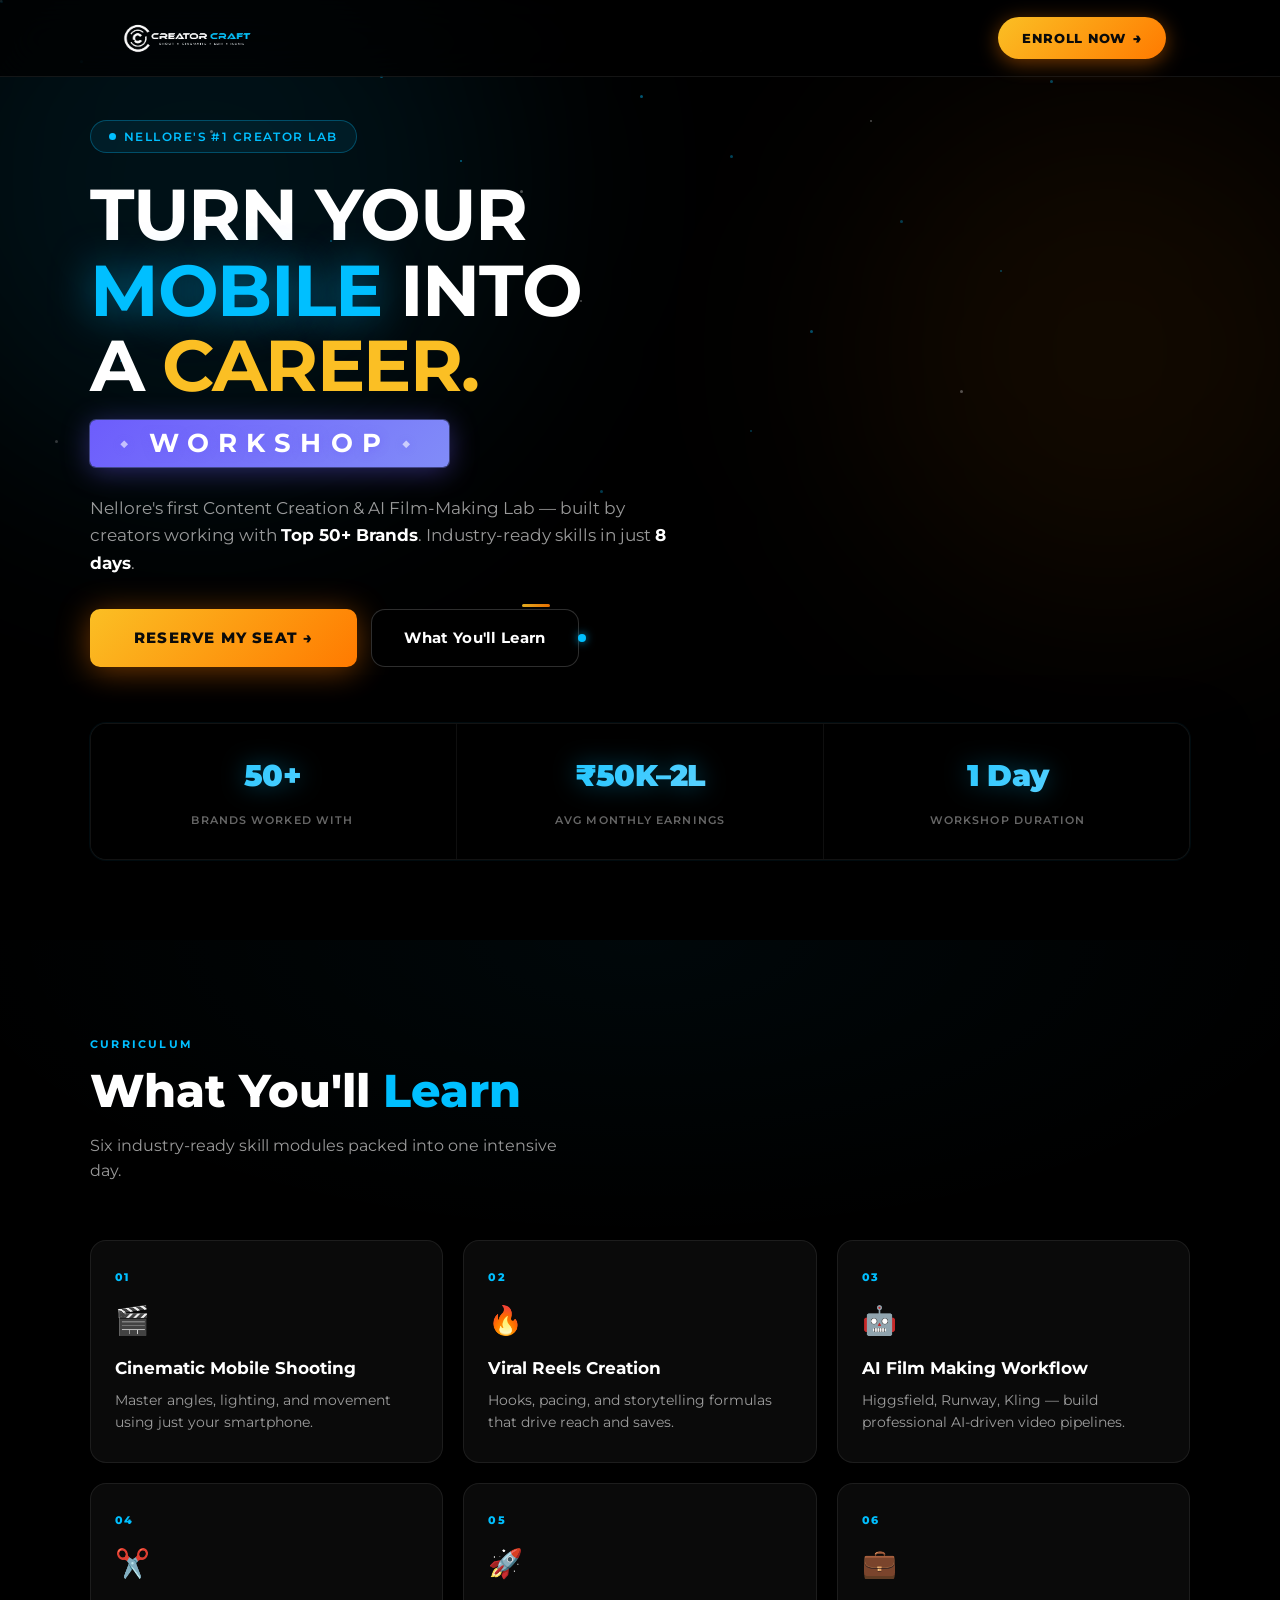
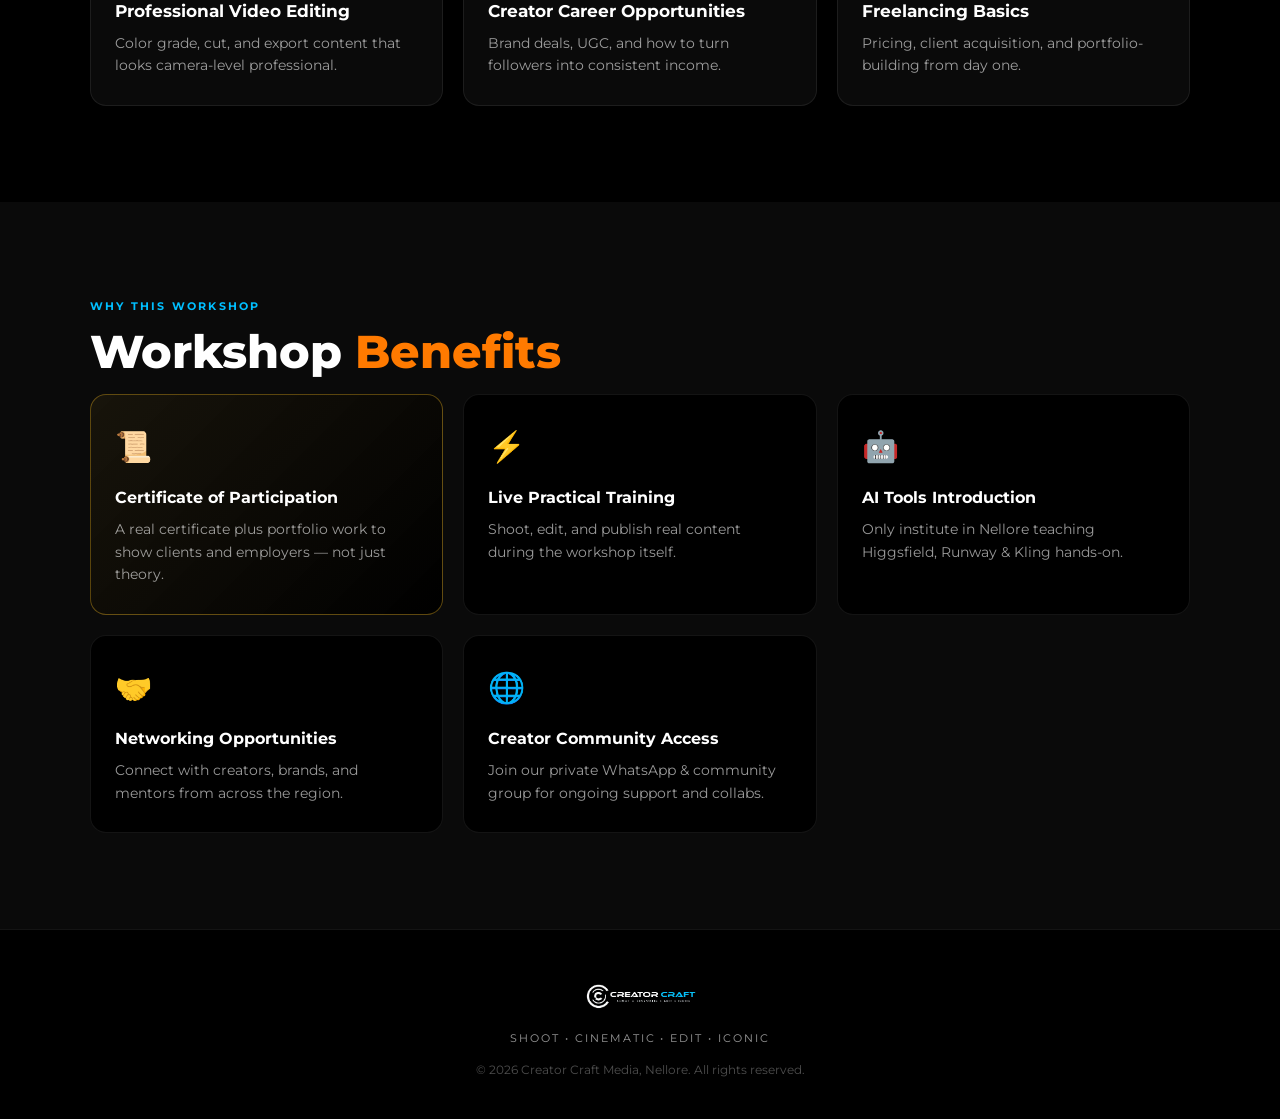
==== index.html @ bf6d93e5 "Add files via upload" ====
<!DOCTYPE html>
<html lang="en">

<head>
    <meta charset="UTF-8" />
    <meta name="viewport" content="width=device-width, initial-scale=1.0" />
    <title>Creator Craft Media – Exclusive Workshop | June 28, 2026</title>
    <meta name="description"
        content="Nellore's first Content Creation & AI Film Making Workshop. June 28, 2026. Limited Seats." />
    <link rel="stylesheet" href="style.css" />
    <link rel="preconnect" href="https://fonts.googleapis.com" />
    <link rel="preconnect" href="https://fonts.gstatic.com" crossorigin />
    <link
        href="https://fonts.googleapis.com/css2?family=Montserrat:wght@400;500;600;700;800;900&display=swap"
        rel="stylesheet" />
</head>

<body>

    <!-- NAV -->
    <nav class="navbar" id="navbar">
        <div class="nav-inner">
            <div class="brand">
                <a href="index.html">
                    <img src="logo.png" alt="Creator Craft Media" class="brand-logo" />
                </a>
            </div>
            <a href="register.html" target="_blank" class="nav-cta">Enroll Now</a>
        </div>
    </nav>

    <!-- HERO -->
    <section class="hero" id="home">
        <div class="hero-bg-orb orb-blue"></div>
        <div class="hero-bg-orb orb-orange"></div>
        <div class="hero-bg-grid"></div>
        <div class="hero-particles"></div>

        <div class="hero-inner">
            <div class="badge-pill" data-reveal>
                <span class="badge-dot"></span>
                NELLORE'S #1 CREATOR LAB
            </div>


            <h1 class="hero-headline" data-reveal>
                <span class="line-white">TURN YOUR</span>
                <span><span class="line-blue">MOBILE</span><span class="line-white"> INTO</span></span>
                <span><span class="line-white">A </span><span class="line-gold">CAREER.</span></span>
                <span class="line-workshop" data-reveal>WORKSHOP</span>
            </h1>

            <p class="hero-sub" data-reveal>
                Nellore's first Content Creation &amp; AI Film-Making Lab — built by creators working with
                <strong>Top 50+ Brands</strong>. Industry-ready skills in just <strong>8 days</strong>.
            </p>


            <div class="hero-cta-group" data-reveal>
                <a href="register.html" target="_blank" class="btn-primary">Reserve My Seat →</a>
                <a href="#learn" class="btn-ghost">What You'll Learn</a>
            </div>

            <div class="hero-stats" data-reveal>
                <div class="stat">
                    <span class="stat-num">50+</span>
                    <span class="stat-label">Brands Worked With</span>
                </div>
                <div class="stat-divider"></div>
                <div class="stat">
                    <span class="stat-num">₹50K–2L</span>
                    <span class="stat-label">Avg Monthly Earnings</span>
                </div>
                <div class="stat-divider"></div>
                <div class="stat">
                    <span class="stat-num">1 Day</span>
                    <span class="stat-label">Workshop Duration</span>
                </div>
            </div>
        </div>
    </section>

    <!-- WHAT YOU'LL LEARN -->
    <section class="section learn-section" id="learn">
        <div class="section-inner">
            <div class="section-label" data-reveal>CURRICULUM</div>
            <h2 class="section-title" data-reveal>What You'll <span class="txt-blue">Learn</span></h2>
            <p class="section-sub" data-reveal>Six industry-ready skill modules packed into one intensive day.</p>

            <div class="learn-grid">
                <div class="learn-card" data-reveal>
                    <div class="learn-num">01</div>
                    <div class="learn-icon">🎬</div>
                    <h3>Cinematic Mobile Shooting</h3>
                    <p>Master angles, lighting, and movement using just your smartphone.</p>
                </div>
                <div class="learn-card" data-reveal>
                    <div class="learn-num">02</div>
                    <div class="learn-icon">🔥</div>
                    <h3>Viral Reels Creation</h3>
                    <p>Hooks, pacing, and storytelling formulas that drive reach and saves.</p>
                </div>
                <div class="learn-card" data-reveal>
                    <div class="learn-num">03</div>
                    <div class="learn-icon">🤖</div>
                    <h3>AI Film Making Workflow</h3>
                    <p>Higgsfield, Runway, Kling — build professional AI-driven video pipelines.</p>
                </div>
                <div class="learn-card" data-reveal>
                    <div class="learn-num">04</div>
                    <div class="learn-icon">✂️</div>
                    <h3>Professional Video Editing</h3>
                    <p>Color grade, cut, and export content that looks camera-level professional.</p>
                </div>
                <div class="learn-card" data-reveal>
                    <div class="learn-num">05</div>
                    <div class="learn-icon">🚀</div>
                    <h3>Creator Career Opportunities</h3>
                    <p>Brand deals, UGC, and how to turn followers into consistent income.</p>
                </div>
                <div class="learn-card" data-reveal>
                    <div class="learn-num">06</div>
                    <div class="learn-icon">💼</div>
                    <h3>Freelancing Basics</h3>
                    <p>Pricing, client acquisition, and portfolio-building from day one.</p>
                </div>
            </div>
        </div>
    </section>

    <!-- BENEFITS -->
    <section class="section benefits-section" id="benefits">
        <div class="section-inner">
            <div class="section-label" data-reveal>WHY THIS WORKSHOP</div>
            <h2 class="section-title" data-reveal>Workshop <span class="txt-orange">Benefits</span></h2>

            <div class="benefits-grid">
                <div class="benefit-card card-featured" data-reveal>
                    <div class="benefit-icon">📜</div>
                    <h3>Certificate of Participation</h3>
                    <p>A real certificate plus portfolio work to show clients and employers — not just theory.</p>
                </div>
                <div class="benefit-card" data-reveal>
                    <div class="benefit-icon">⚡</div>
                    <h3>Live Practical Training</h3>
                    <p>Shoot, edit, and publish real content during the workshop itself.</p>
                </div>
                <div class="benefit-card" data-reveal>
                    <div class="benefit-icon">🤖</div>
                    <h3>AI Tools Introduction</h3>
                    <p>Only institute in Nellore teaching Higgsfield, Runway &amp; Kling hands-on.</p>
                </div>
                <div class="benefit-card" data-reveal>
                    <div class="benefit-icon">🤝</div>
                    <h3>Networking Opportunities</h3>
                    <p>Connect with creators, brands, and mentors from across the region.</p>
                </div>
                <div class="benefit-card" data-reveal>
                    <div class="benefit-icon">🌐</div>
                    <h3>Creator Community Access</h3>
                    <p>Join our private WhatsApp &amp; community group for ongoing support and collabs.</p>
                </div>
            </div>
        </div>
    </section>


    <!-- FOOTER -->
    <footer class="footer">
        <div class="footer-inner">
            <div class="footer-brand">
                <img src="logo.png" alt="Creator Craft Media" style="height:52px;width:auto;" />
            </div>
            <p class="footer-tagline">Shoot • Cinematic • Edit • Iconic</p>
            <p class="footer-copy">© 2026 Creator Craft Media, Nellore. All rights reserved.</p>
        </div>
    </footer>

    <script src="script.js"></script>
</body>

</html>
---- style.css ----
/* ─── RESET & BASE ─────────────────────────────── */
*,
*::before,
*::after {
    box-sizing: border-box;
    margin: 0;
    padding: 0;
}

:root {
    --bg: #000000;
    --card-bg: #0a0a0a;
    --blue: #00BFFF;
    --blue-dim: rgba(0, 191, 255, 0.12);
    --blue-glow: rgba(0, 191, 255, 0.25);
    --purple: #6D5DFC;
    --purple-dim: rgba(109, 93, 252, 0.15);
    --gold: #FBBF24;
    --orange: #FF7A00;
    --orange-dim: rgba(255, 122, 0, 0.15);
    --white: #FFFFFF;
    --white-60: rgba(255, 255, 255, 0.6);
    --white-10: rgba(255, 255, 255, 0.06);
    --border: rgba(255, 255, 255, 0.08);
    --radius-sm: 10px;
    --radius-md: 16px;
    --radius-lg: 24px;
    --font-display: 'Montserrat', sans-serif;
    --font-body: 'Montserrat', sans-serif;
}

html {
    scroll-behavior: smooth;
}

body {
    background: var(--bg);
    color: var(--white);
    font-family: var(--font-body);
    font-size: 16px;
    line-height: 1.6;
    overflow-x: hidden;
}

/* ─── SCROLLBAR ───────────────────────────────── */
::-webkit-scrollbar {
    width: 4px;
}

::-webkit-scrollbar-track {
    background: var(--bg);
}

::-webkit-scrollbar-thumb {
    background: var(--blue);
    border-radius: 4px;
}

/* ─── NAV ─────────────────────────────────────── */
.navbar {
    position: fixed;
    top: 0;
    left: 0;
    right: 0;
    z-index: 100;
    padding: 8px 0;
    background: rgba(0, 0, 0, 0.75);
    backdrop-filter: blur(20px);
    -webkit-backdrop-filter: blur(20px);
    border-bottom: 1px solid var(--border);
    transition: background 0.3s;
}

.navbar.scrolled {
    background: rgba(0, 0, 0, 0.97);
}

.nav-inner {
    max-width: 1100px;
    margin: 0 auto;
    padding: 0 24px;
    display: flex;
    align-items: center;
    justify-content: space-between;
}

.brand {
    display: flex;
    align-items: center;
    gap: 12px;
}

.brand-logo {
    height: 60px;
    width: auto;
    display: block;
    object-fit: contain;
}

.brand-text {
    display: flex;
    flex-direction: column;
    line-height: 1.15;
}

.brand-name {
    font-family: var(--font-display);
    font-size: 15px;
    font-weight: 700;
    letter-spacing: 0.06em;
    color: var(--white);
}

.brand-craft {
    color: var(--blue);
}

.brand-tagline {
    font-size: 9px;
    letter-spacing: 0.18em;
    color: var(--white-60);
    text-transform: uppercase;
}

.nav-cta {
    position: relative;
    display: inline-flex;
    align-items: center;
    gap: 7px;
    background: linear-gradient(135deg, #FBBF24 0%, #FF7A00 100%);
    color: #0a0a0a;
    font-family: var(--font-body);
    font-size: 13px;
    font-weight: 800;
    letter-spacing: 0.06em;
    text-transform: uppercase;
    padding: 10px 24px;
    border-radius: 50px;
    text-decoration: none;
    overflow: hidden;
    box-shadow: 0 0 0 0 rgba(251, 191, 36, 0.5), 0 4px 20px rgba(255, 122, 0, 0.45);
    transition: transform 0.25s cubic-bezier(0.34, 1.56, 0.64, 1), box-shadow 0.25s ease;
    animation: cta-pulse 2.4s ease-in-out infinite;
}

.nav-cta::before {
    content: '';
    position: absolute;
    top: 0;
    left: -100%;
    width: 60%;
    height: 100%;
    background: linear-gradient(90deg, transparent, rgba(255, 255, 255, 0.45), transparent);
    transition: left 0.6s ease;
}

.nav-cta::after {
    content: '→';
    font-size: 14px;
    font-weight: 900;
    transition: transform 0.25s ease;
}

.nav-cta:hover {
    transform: translateY(-2px) scale(1.04);
    box-shadow: 0 0 0 4px rgba(251, 191, 36, 0.25), 0 8px 32px rgba(255, 122, 0, 0.6);
    animation: none;
}

.nav-cta:hover::before {
    left: 160%;
}

.nav-cta:hover::after {
    transform: translateX(3px);
}

@keyframes cta-pulse {
    0%, 100% { box-shadow: 0 0 0 0 rgba(251, 191, 36, 0.45), 0 4px 20px rgba(255, 122, 0, 0.4); }
    50%       { box-shadow: 0 0 0 6px rgba(251, 191, 36, 0), 0 4px 24px rgba(255, 122, 0, 0.55); }
}

/* ─── ORB BACKGROUNDS ─────────────────────────── */
.hero-bg-orb {
    position: absolute;
    border-radius: 50%;
    filter: blur(110px);
    pointer-events: none;
    z-index: 0;
}

.orb-blue {
    width: 600px;
    height: 600px;
    background: rgba(0, 191, 255, 0.09);
    top: -120px;
    left: -100px;
}

.orb-orange {
    width: 500px;
    height: 500px;
    background: rgba(255, 122, 0, 0.07);
    top: 100px;
    right: -80px;
}

.orb-purple {
    width: 700px;
    height: 700px;
    background: rgba(109, 93, 252, 0.07);
    bottom: -200px;
    left: 50%;
    transform: translateX(-50%);
}

/* ─── HERO ────────────────────────────────────── */
.hero {
    position: relative;
    min-height: 100vh;
    display: flex;
    align-items: center;
    padding: 120px 24px 80px;
    overflow: hidden;
}

.hero-bg-grid {
    position: absolute;
    inset: 0;
    z-index: 0;
    pointer-events: none;
}

/* Scattered dot particles */
.hero-particles {
    position: absolute;
    inset: 0;
    pointer-events: none;
    z-index: 0;
    overflow: hidden;
}

.hero-particles::before,
.hero-particles::after {
    content: '';
    position: absolute;
    width: 3px;
    height: 3px;
    border-radius: 50%;
    background: rgba(0, 191, 255, 0.7);
    top: 0;
    left: 0;
}

.hero-particles::before {
    box-shadow:
        80px 60px 0 rgba(0, 191, 255, 0.55),
        210px 130px 0 rgba(255, 255, 255, 0.35),
        380px 75px 0 rgba(0, 191, 255, 0.4),
        520px 190px 0 rgba(255, 255, 255, 0.3),
        640px 95px 0 rgba(0, 191, 255, 0.45),
        170px 280px 0 rgba(255, 255, 255, 0.25),
        730px 155px 0 rgba(0, 191, 255, 0.35),
        420px 370px 0 rgba(255, 255, 255, 0.3),
        900px 220px 0 rgba(0, 191, 255, 0.3),
        55px 440px 0 rgba(255, 255, 255, 0.2),
        810px 330px 0 rgba(0, 191, 255, 0.4),
        290px 510px 0 rgba(255, 255, 255, 0.25),
        1050px 80px 0 rgba(0, 191, 255, 0.35),
        960px 390px 0 rgba(255, 255, 255, 0.3),
        600px 490px 0 rgba(0, 191, 255, 0.3);
}

.hero-particles::after {
    width: 2px;
    height: 2px;
    background: rgba(255, 255, 255, 0.5);
    box-shadow:
        140px 40px 0 rgba(255, 255, 255, 0.4),
        460px 160px 0 rgba(0, 191, 255, 0.5),
        700px 50px 0 rgba(255, 255, 255, 0.35),
        330px 240px 0 rgba(0, 191, 255, 0.4),
        870px 120px 0 rgba(255, 255, 255, 0.3),
        120px 360px 0 rgba(0, 191, 255, 0.45),
        580px 300px 0 rgba(255, 255, 255, 0.3),
        1000px 270px 0 rgba(0, 191, 255, 0.35),
        250px 450px 0 rgba(255, 255, 255, 0.25),
        750px 430px 0 rgba(0, 191, 255, 0.3);
}

.hero-inner {
    position: relative;
    z-index: 1;
    max-width: 1100px;
    width: 100%;
    margin: 0 auto;
    text-align: left;
}

/* Badge */
.badge-pill {
    display: inline-flex;
    align-items: center;
    gap: 8px;
    background: rgba(0, 191, 255, 0.08);
    border: 1px solid rgba(0, 191, 255, 0.3);
    padding: 6px 18px;
    border-radius: 50px;
    font-size: 12px;
    font-weight: 600;
    letter-spacing: 0.12em;
    text-transform: uppercase;
    color: var(--blue);
    margin-bottom: 24px;
}

.badge-dot {
    width: 7px;
    height: 7px;
    border-radius: 50%;
    background: var(--blue);
    animation: pulse-dot 1.8s ease-in-out infinite;
}

@keyframes pulse-dot {

    0%,
    100% {
        box-shadow: 0 0 0 0 rgba(0, 191, 255, 0.5);
    }

    50% {
        box-shadow: 0 0 0 6px rgba(0, 191, 255, 0);
    }
}

.hero-eyebrow {
    font-size: 13px;
    letter-spacing: 0.15em;
    color: var(--white-60);
    text-transform: uppercase;
    margin-bottom: 20px;
}

.hero-headline {
    font-family: var(--font-display);
    font-size: clamp(34px, 6.5vw, 72px);
    line-height: 1.05;
    font-weight: 700;
    letter-spacing: -0.02em;
    margin-bottom: 28px;
    display: flex;
    flex-direction: column;
    gap: 0;
}

.line-white {
    color: var(--white);
}

.line-blue {
    color: var(--blue);
    text-shadow: 0 0 40px rgba(0, 191, 255, 0.5);
}

.line-gold {
    color: var(--gold);
}

.line-workshop {
    display: inline-flex;
    align-self: flex-start;
    align-items: center;
    gap: 12px;
    font-size: 0.36em;
    font-weight: 700;
    letter-spacing: 0.35em;
    color: #fff;
    background: linear-gradient(135deg, var(--purple) 0%, #818CF8 100%);
    padding: 10px 30px;
    border-radius: 6px;
    margin-top: 16px;
    text-shadow: 0 1px 8px rgba(109, 93, 252, 0.5);
    box-shadow: 0 0 0 1px rgba(129, 140, 248, 0.4), 0 4px 28px rgba(109, 93, 252, 0.4);
    animation: workshop-pulse 2.5s ease-in-out infinite;
}

.line-workshop::before,
.line-workshop::after {
    content: '◆';
    font-size: 0.55em;
    opacity: 0.6;
}

@keyframes workshop-pulse {
    0%, 100% { box-shadow: 0 0 0 1px rgba(129, 140, 248, 0.4), 0 4px 28px rgba(109, 93, 252, 0.35); }
    50%       { box-shadow: 0 0 0 2px rgba(129, 140, 248, 0.6), 0 6px 40px rgba(109, 93, 252, 0.6); }
}

.hero-sub {
    font-size: 17px;
    color: var(--white-60);
    max-width: 580px;
    margin: 0 0 32px;
}

.hero-sub strong {
    color: var(--white);
}

/* Pills */
.hero-pills {
    display: flex;
    flex-wrap: wrap;
    justify-content: flex-start;
    gap: 10px;
    margin-bottom: 36px;
}

.pill {
    display: flex;
    align-items: center;
    gap: 6px;
    background: var(--white-10);
    border: 1px solid var(--border);
    padding: 7px 16px;
    border-radius: 50px;
    font-size: 13px;
    font-weight: 500;
    color: var(--white-60);
}

.pill-icon {
    font-size: 15px;
}

/* CTA Group */
.hero-cta-group {
    display: flex;
    flex-wrap: wrap;
    justify-content: flex-start;
    gap: 14px;
    margin-bottom: 56px;
}

.btn-primary {
    position: relative;
    background: linear-gradient(135deg, #FBBF24 0%, #FF7A00 100%);
    color: #0a0a0a;
    font-size: 15px;
    font-weight: 800;
    letter-spacing: 0.08em;
    text-transform: uppercase;
    padding: 17px 44px;
    border-radius: 10px;
    text-decoration: none;
    overflow: hidden;
    box-shadow: 0 4px 32px rgba(255, 122, 0, 0.45);
    transition: transform 0.25s, box-shadow 0.25s;
}

.btn-primary::after {
    content: '';
    position: absolute;
    top: 0;
    left: -100%;
    width: 55%;
    height: 100%;
    background: linear-gradient(90deg, transparent, rgba(255,255,255,0.35), transparent);
    transition: left 0.55s ease;
}

.btn-primary:hover::after {
    left: 160%;
}

.btn-primary:hover {
    transform: translateY(-3px);
    box-shadow: 0 10px 44px rgba(255, 122, 0, 0.65);
}

.btn-ghost {
    position: relative;
    background: #000;
    border: 1.5px solid rgba(255, 255, 255, 0.18);
    color: #ffffff;
    font-size: 15px;
    font-weight: 700;
    letter-spacing: 0.02em;
    padding: 16px 32px;
    border-radius: 14px;
    text-decoration: none;
    transition: border-color 0.3s, box-shadow 0.3s, transform 0.25s;
    box-shadow: inset 0 0 0 0 transparent;
}

/* Yellow accent — top-right */
.btn-ghost::before {
    content: '';
    position: absolute;
    top: -6px;
    right: 28px;
    width: 28px;
    height: 3px;
    background: linear-gradient(90deg, #FBBF24, #FF7A00);
    border-radius: 2px;
    opacity: 0.9;
}

/* Teal dot — right side */
.btn-ghost::after {
    content: '';
    position: absolute;
    right: -8px;
    top: 50%;
    transform: translateY(-50%);
    width: 8px;
    height: 8px;
    border-radius: 50%;
    background: #00BFFF;
    box-shadow: 0 0 8px rgba(0, 191, 255, 0.8);
}

.btn-ghost:hover {
    border-color: rgba(255, 255, 255, 0.45);
    box-shadow: 0 0 0 1px rgba(255,255,255,0.12), 0 8px 28px rgba(0, 0, 0, 0.6);
    transform: translateY(-2px);
    color: #ffffff;
}

/* Stats */
.hero-stats {
    display: flex;
    justify-content: center;
    align-items: stretch;
    flex-wrap: nowrap;
    gap: 2px;
    border-radius: 16px;
    overflow: hidden;
    border: 1px solid rgba(255, 255, 255, 0.07);
    background: #000;
    box-shadow: 0 0 0 1px rgba(0, 191, 255, 0.06), 0 24px 60px rgba(0, 0, 0, 0.8);
}

.stat {
    flex: 1;
    min-width: 0;
    text-align: center;
    padding: 28px 24px;
    background: #000;
    position: relative;
    transition: background 0.3s;
}

.stat::before {
    content: '';
    position: absolute;
    inset: 0;
    background: linear-gradient(135deg, rgba(0, 191, 255, 0.05) 0%, transparent 60%);
    opacity: 0;
    transition: opacity 0.3s;
}

.stat:hover::before {
    opacity: 1;
}

.stat:hover {
    background: #050505;
}

.stat-num {
    display: block;
    font-family: var(--font-display);
    font-size: 30px;
    font-weight: 900;
    background: linear-gradient(135deg, #00BFFF 0%, #7DD8FF 100%);
    -webkit-background-clip: text;
    -webkit-text-fill-color: transparent;
    background-clip: text;
    letter-spacing: -0.02em;
    margin-bottom: 6px;
    filter: drop-shadow(0 0 12px rgba(0, 191, 255, 0.35));
}

.stat-label {
    font-size: 11px;
    font-weight: 600;
    color: rgba(255, 255, 255, 0.4);
    letter-spacing: 0.1em;
    text-transform: uppercase;
}

.stat-divider {
    width: 1px;
    background: rgba(255, 255, 255, 0.06);
    align-self: stretch;
    flex-shrink: 0;
}

/* ─── SECTIONS SHARED ─────────────────────────── */
.section {
    position: relative;
    padding: 96px 24px;
    overflow: hidden;
}

.section-inner {
    max-width: 1100px;
    margin: 0 auto;
}

.section-label {
    font-size: 11px;
    font-weight: 700;
    letter-spacing: 0.2em;
    color: var(--blue);
    text-transform: uppercase;
    margin-bottom: 12px;
}

.section-title {
    font-family: var(--font-display);
    font-size: clamp(28px, 4vw, 46px);
    font-weight: 800;
    line-height: 1.1;
    margin-bottom: 16px;
}

.txt-blue {
    color: var(--blue);
}

.txt-orange {
    color: var(--orange);
}

.section-sub {
    font-size: 16px;
    color: var(--white-60);
    margin-bottom: 56px;
    max-width: 480px;
}

/* ─── LEARN GRID ──────────────────────────────── */
.learn-section {
    background: radial-gradient(ellipse 80% 50% at 50% 0%, rgba(0, 191, 255, 0.04) 0%, transparent 70%);
}

.learn-grid {
    display: grid;
    grid-template-columns: repeat(auto-fill, minmax(300px, 1fr));
    gap: 20px;
}

.learn-card {
    background: var(--card-bg);
    border: 1px solid var(--border);
    border-radius: var(--radius-md);
    padding: 28px 24px;
    position: relative;
    overflow: hidden;
    transition: border-color 0.25s, transform 0.25s, box-shadow 0.25s;
}

.learn-card::before {
    content: '';
    position: absolute;
    inset: 0;
    background: linear-gradient(135deg, var(--blue-dim), transparent 60%);
    opacity: 0;
    transition: opacity 0.3s;
}

.learn-card:hover {
    border-color: rgba(0, 191, 255, 0.4);
    transform: translateY(-4px);
    box-shadow: 0 12px 40px rgba(0, 191, 255, 0.1);
}

.learn-card:hover::before {
    opacity: 1;
}

.learn-num {
    font-family: var(--font-display);
    font-size: 11px;
    font-weight: 800;
    color: var(--blue);
    letter-spacing: 0.12em;
    margin-bottom: 12px;
}

.learn-icon {
    font-size: 28px;
    margin-bottom: 12px;
}

.learn-card h3 {
    font-size: 17px;
    font-weight: 700;
    margin-bottom: 8px;
}

.learn-card p {
    font-size: 14px;
    color: var(--white-60);
    line-height: 1.55;
}

/* ─── BENEFITS ────────────────────────────────── */
.benefits-section {
    background: var(--card-bg);
}

.benefits-grid {
    display: grid;
    grid-template-columns: repeat(auto-fill, minmax(280px, 1fr));
    gap: 20px;
}

.benefit-card {
    background: var(--bg);
    border: 1px solid var(--border);
    border-radius: var(--radius-md);
    padding: 28px 24px;
    transition: border-color 0.25s, transform 0.25s;
}

.benefit-card:hover {
    border-color: rgba(255, 122, 0, 0.4);
    transform: translateY(-3px);
}

.benefit-card.card-featured {
    border-color: rgba(251, 191, 36, 0.35);
    background: linear-gradient(135deg, rgba(251, 191, 36, 0.06), var(--bg));
}

.benefit-icon {
    font-size: 30px;
    margin-bottom: 14px;
}

.benefit-card h3 {
    font-size: 16px;
    font-weight: 700;
    margin-bottom: 8px;
}

.benefit-card p {
    font-size: 14px;
    color: var(--white-60);
}

/* ─── REGISTER ────────────────────────────────── */
.register-section {
    padding-bottom: 120px;
}

.form-card {
    max-width: 680px;
    margin: 0 auto;
    background: var(--card-bg);
    border: 1px solid var(--border);
    border-radius: var(--radius-lg);
    padding: 40px 40px 48px;
    backdrop-filter: blur(10px);
    box-shadow: 0 0 80px rgba(0, 191, 255, 0.05);
}

.form-header {
    margin-bottom: 32px;
}

.form-workshop-tag {
    display: inline-block;
    background: var(--blue-dim);
    border: 1px solid rgba(0, 191, 255, 0.25);
    padding: 5px 14px;
    border-radius: 50px;
    font-size: 13px;
    color: var(--blue);
    font-weight: 500;
    margin-bottom: 10px;
}

.form-seats-note {
    font-size: 13px;
    color: var(--gold);
    font-weight: 500;
}

/* Fields */
.field-group {
    margin-bottom: 24px;
}

.field-group label {
    display: block;
    font-size: 14px;
    font-weight: 600;
    margin-bottom: 8px;
    color: var(--white);
}

.req {
    color: var(--blue);
}

.opt {
    color: var(--white-60);
    font-weight: 400;
    font-size: 12px;
}

.field-group input[type="text"],
.field-group input[type="email"],
.field-group input[type="tel"] {
    width: 100%;
    background: rgba(255, 255, 255, 0.04);
    border: 1px solid var(--border);
    border-radius: var(--radius-sm);
    padding: 13px 16px;
    color: var(--white);
    font-family: var(--font-body);
    font-size: 15px;
    transition: border-color 0.2s, box-shadow 0.2s;
    outline: none;
}

.field-group input::placeholder {
    color: rgba(255, 255, 255, 0.25);
}

.field-group input:focus {
    border-color: var(--blue);
    box-shadow: 0 0 0 3px rgba(0, 191, 255, 0.12);
}

.field-group input.input-error {
    border-color: #F87171;
}

.field-error {
    display: block;
    font-size: 12px;
    color: #F87171;
    margin-top: 5px;
    min-height: 16px;
}

/* Radio cards */
.radio-group {
    display: flex;
    flex-wrap: wrap;
    gap: 10px;
}

.radio-group.col2 {
    display: grid;
    grid-template-columns: 1fr 1fr;
}

.radio-card {
    display: flex;
    cursor: pointer;
}

.radio-card input[type="radio"] {
    position: absolute;
    opacity: 0;
    pointer-events: none;
}

.radio-label {
    display: flex;
    align-items: center;
    justify-content: center;
    padding: 10px 18px;
    border-radius: var(--radius-sm);
    border: 1px solid var(--border);
    background: rgba(255, 255, 255, 0.03);
    font-size: 13px;
    font-weight: 500;
    color: var(--white-60);
    cursor: pointer;
    transition: all 0.2s;
    width: 100%;
    text-align: center;
    user-select: none;
}

.radio-card input:checked+.radio-label {
    border-color: var(--blue);
    background: var(--blue-dim);
    color: var(--blue);
    box-shadow: 0 0 0 1px var(--blue);
}

.radio-label:hover {
    border-color: rgba(0, 191, 255, 0.4);
    color: var(--blue);
}

/* Select */
.select-wrap {
    position: relative;
}

.select-wrap select {
    width: 100%;
    appearance: none;
    background: rgba(255, 255, 255, 0.04);
    border: 1px solid var(--border);
    border-radius: var(--radius-sm);
    padding: 13px 40px 13px 16px;
    color: var(--white);
    font-family: var(--font-body);
    font-size: 15px;
    outline: none;
    cursor: pointer;
    transition: border-color 0.2s, box-shadow 0.2s;
}

.select-wrap select:focus {
    border-color: var(--blue);
    box-shadow: 0 0 0 3px rgba(0, 191, 255, 0.12);
}

.select-wrap select option {
    background: #0A1020;
    color: var(--white);
}

.select-arrow {
    position: absolute;
    right: 16px;
    top: 50%;
    transform: translateY(-50%);
    pointer-events: none;
    color: var(--white-60);
}

/* Instagram prefix */
.input-prefix-wrap {
    position: relative;
    display: flex;
    align-items: center;
}

.input-prefix {
    position: absolute;
    left: 16px;
    color: var(--white-60);
    font-size: 15px;
    pointer-events: none;
}

.input-prefix-wrap input {
    padding-left: 30px;
}

/* Submit */
.btn-submit {
    width: 100%;
    margin-top: 8px;
    background: linear-gradient(135deg, var(--purple), #4F46E5);
    color: var(--white);
    font-family: var(--font-body);
    font-size: 16px;
    font-weight: 700;
    padding: 16px;
    border-radius: 50px;
    border: none;
    cursor: pointer;
    box-shadow: 0 4px 30px rgba(109, 93, 252, 0.5);
    transition: transform 0.2s, box-shadow 0.2s, opacity 0.2s;
    display: flex;
    align-items: center;
    justify-content: center;
    gap: 10px;
}

.btn-submit:hover:not(:disabled) {
    transform: translateY(-2px);
    box-shadow: 0 8px 40px rgba(109, 93, 252, 0.65);
}

.btn-submit:disabled {
    opacity: 0.6;
    cursor: not-allowed;
}

.btn-loader {
    width: 20px;
    height: 20px;
    border: 2px solid rgba(255, 255, 255, 0.3);
    border-top-color: white;
    border-radius: 50%;
    animation: spin 0.7s linear infinite;
}

@keyframes spin {
    to {
        transform: rotate(360deg);
    }
}

.hidden {
    display: none !important;
}

/* ─── SUCCESS CARD ────────────────────────────── */
.success-card {
    position: relative;
    overflow: hidden;
    max-width: 540px;
    margin: 0 auto;
    background: var(--card-bg);
    border: 1px solid rgba(0, 191, 255, 0.3);
    border-radius: var(--radius-lg);
    padding: 56px 40px;
    text-align: center;
    box-shadow: 0 0 80px rgba(0, 191, 255, 0.08);
}

.success-icon {
    font-size: 56px;
    margin-bottom: 16px;
    animation: pop 0.5s cubic-bezier(.175, .885, .32, 1.275);
}

@keyframes pop {
    from {
        transform: scale(0.4);
        opacity: 0;
    }

    to {
        transform: scale(1);
        opacity: 1;
    }
}

.success-title {
    font-family: var(--font-display);
    font-size: 30px;
    font-weight: 800;
    color: var(--blue);
    margin-bottom: 14px;
}

.success-msg {
    font-size: 16px;
    color: var(--white-60);
    margin-bottom: 32px;
    line-height: 1.7;
}

.success-msg strong {
    color: var(--white);
}

.btn-whatsapp {
    display: inline-flex;
    align-items: center;
    gap: 10px;
    background: #25D366;
    color: white;
    font-size: 16px;
    font-weight: 700;
    padding: 14px 32px;
    border-radius: 50px;
    text-decoration: none;
    box-shadow: 0 4px 24px rgba(37, 211, 102, 0.4);
    transition: transform 0.2s, box-shadow 0.2s;
}

.btn-whatsapp:hover {
    transform: translateY(-2px);
    box-shadow: 0 8px 32px rgba(37, 211, 102, 0.55);
}

/* Confetti particles */
.confetti-piece {
    position: absolute;
    width: 8px;
    height: 8px;
    border-radius: 2px;
    animation: fall linear forwards;
}

@keyframes fall {
    0% {
        transform: translateY(-30px) rotate(0deg);
        opacity: 1;
    }

    100% {
        transform: translateY(280px) rotate(360deg);
        opacity: 0;
    }
}

/* ─── FOOTER ──────────────────────────────────── */
.footer {
    border-top: 1px solid var(--border);
    padding: 40px 24px;
}

.footer-inner {
    max-width: 1100px;
    margin: 0 auto;
    text-align: center;
}

.footer-brand {
    display: flex;
    align-items: center;
    justify-content: center;
    gap: 10px;
    font-family: var(--font-display);
    font-size: 16px;
    font-weight: 700;
    margin-bottom: 8px;
}

.footer-tagline {
    font-size: 11px;
    letter-spacing: 0.18em;
    color: var(--white-60);
    text-transform: uppercase;
    margin-bottom: 12px;
}

.footer-copy {
    font-size: 12px;
    color: rgba(255, 255, 255, 0.3);
}

/* ─── REVEAL ANIMATIONS ───────────────────────── */
[data-reveal] {
    opacity: 0;
    transform: translateY(22px);
    transition: opacity 0.55s ease, transform 0.55s ease;
}

[data-reveal].revealed {
    opacity: 1;
    transform: translateY(0);
}

/* ─── MOBILE ──────────────────────────────────── */
@media (max-width: 640px) {
    .hero {
        padding: 100px 16px 60px;
    }

    .hero-inner {
        text-align: center;
    }

    .hero-headline {
        align-items: center;
    }

    .line-workshop {
        align-self: center;
    }

    .hero-sub {
        margin: 0 auto 32px;
    }

    .hero-pills {
        justify-content: center;
    }

    .hero-cta-group {
        flex-direction: column;
        align-items: center;
    }

    .hero-stats {
        flex-direction: row;
        flex-wrap: nowrap;
        gap: 0;
        padding: 0;
        align-items: stretch;
    }

    .stat {
        padding: 20px 12px;
        font-size: 13px;
    }

    .stat-num {
        font-size: 20px;
    }

    .stat-label {
        font-size: 9px;
    }

    .stat-divider {
        width: 1px;
        height: auto;
        align-self: stretch;
    }

    .btn-primary,
    .btn-ghost {
        width: 100%;
        text-align: center;
    }

    .form-card {
        padding: 28px 20px 36px;
    }

    .radio-group.col2 {
        grid-template-columns: 1fr;
    }

    .learn-grid,
    .benefits-grid {
        grid-template-columns: 1fr;
    }

    .section {
        padding: 64px 16px;
    }
}
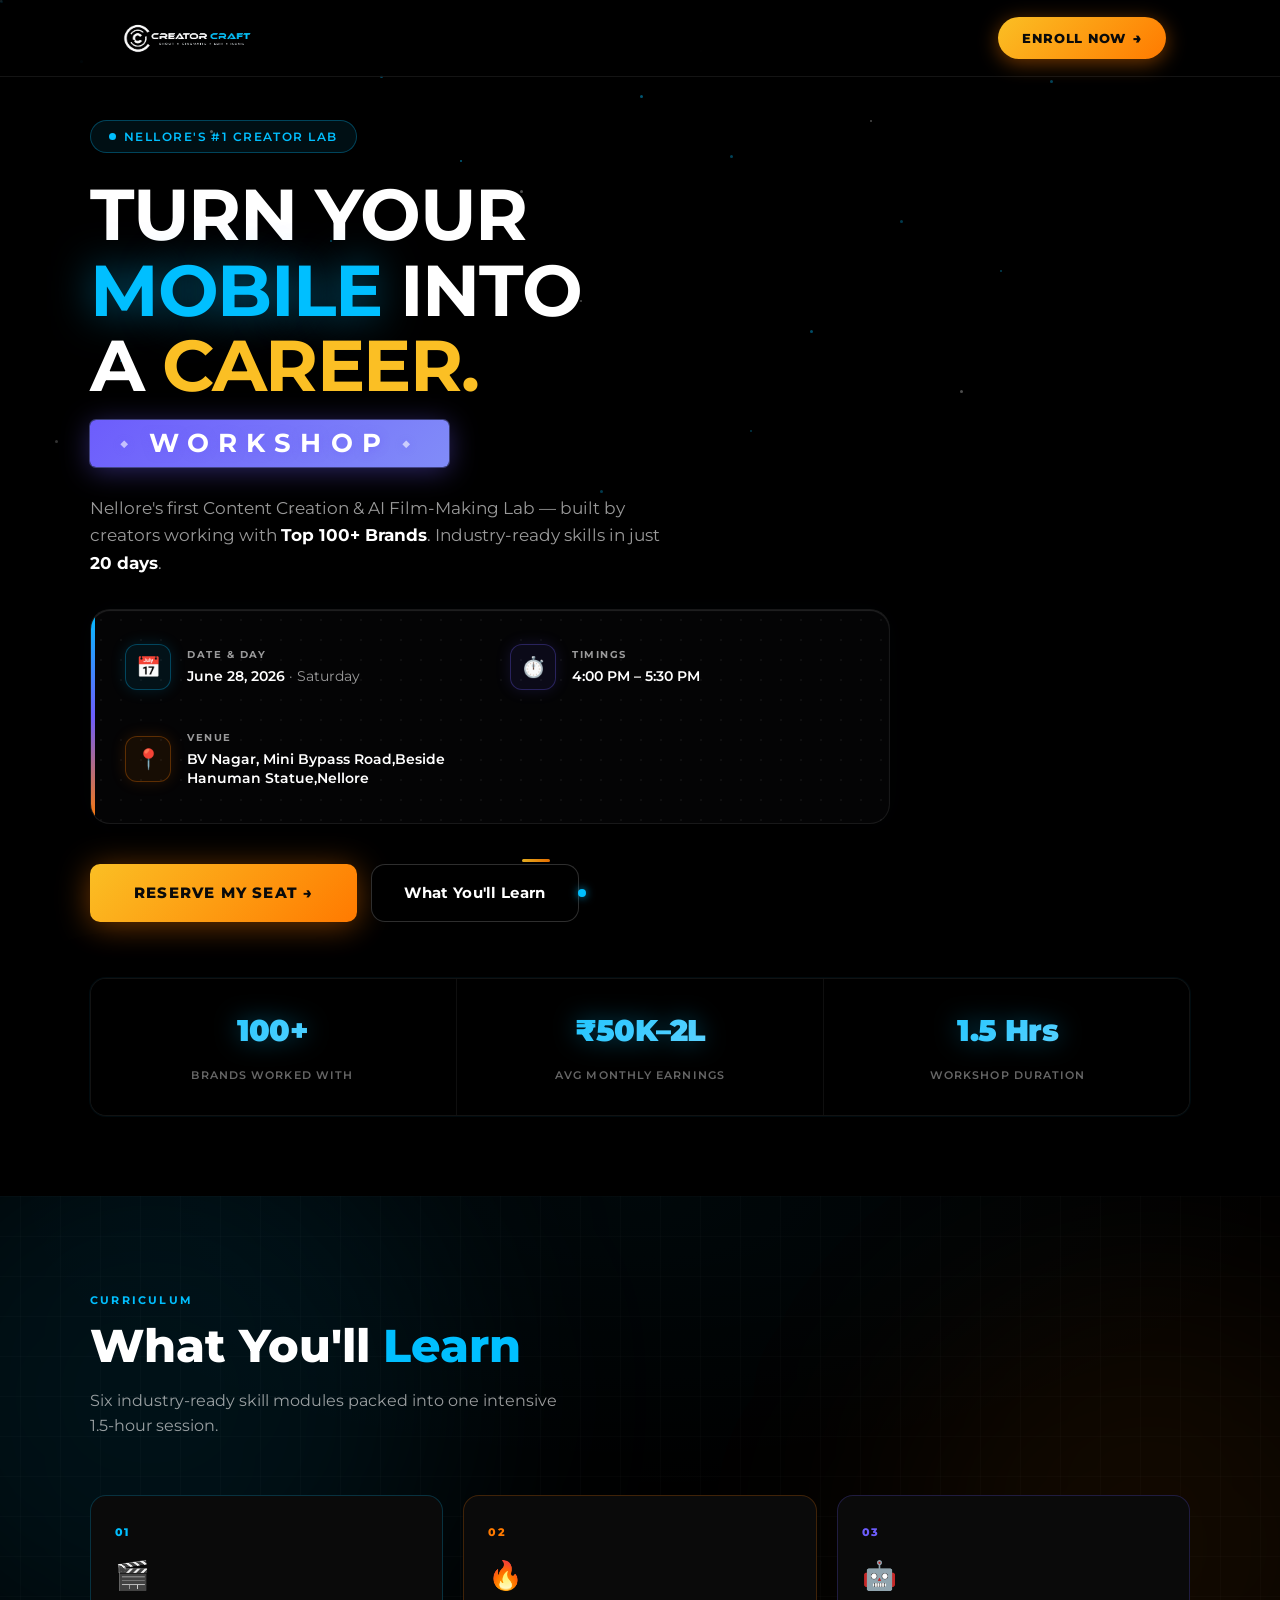
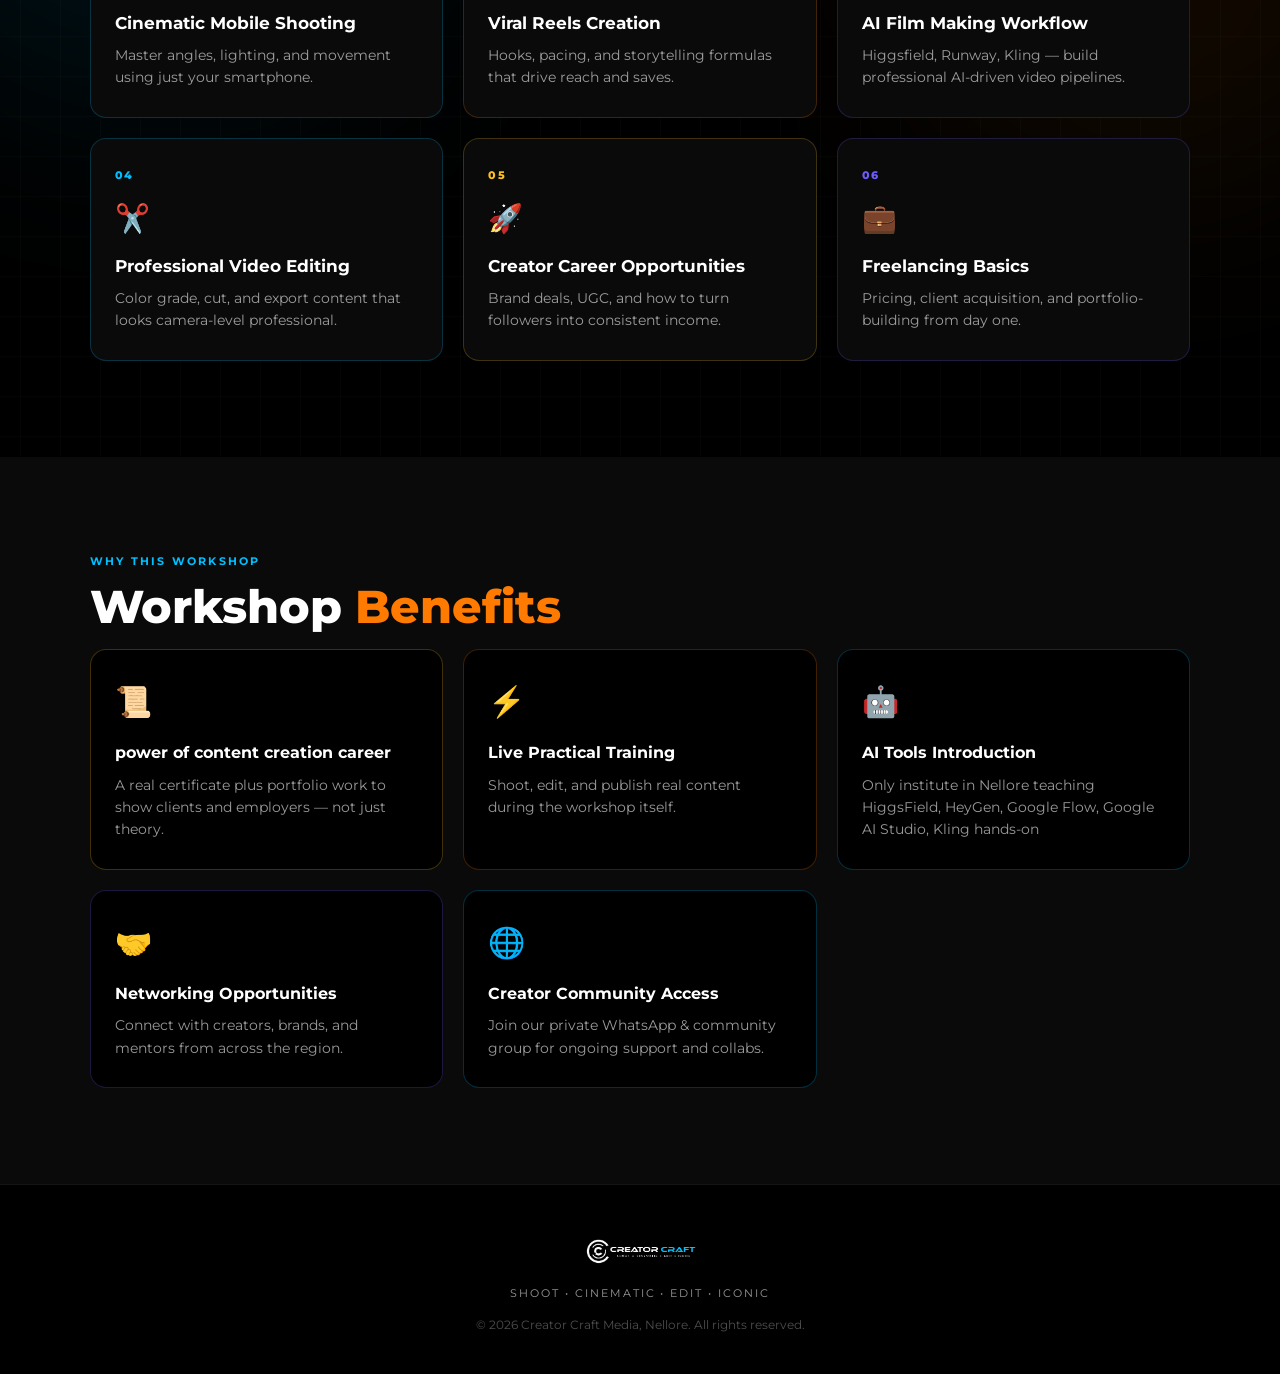
==== commit 29838ee1: "Add files via upload" ====
--- a/index.html
+++ b/index.html
@@ -10,8 +10,7 @@
     <link rel="stylesheet" href="style.css" />
     <link rel="preconnect" href="https://fonts.googleapis.com" />
     <link rel="preconnect" href="https://fonts.gstatic.com" crossorigin />
-    <link
-        href="https://fonts.googleapis.com/css2?family=Montserrat:wght@400;500;600;700;800;900&display=swap"
+    <link href="https://fonts.googleapis.com/css2?family=Montserrat:wght@400;500;600;700;800;900&display=swap"
         rel="stylesheet" />
 </head>
 
@@ -31,9 +30,11 @@
 
     <!-- HERO -->
     <section class="hero" id="home">
+        <!--
         <div class="hero-bg-orb orb-blue"></div>
         <div class="hero-bg-orb orb-orange"></div>
         <div class="hero-bg-grid"></div>
+        -->
         <div class="hero-particles"></div>
 
         <div class="hero-inner">
@@ -52,8 +53,39 @@
 
             <p class="hero-sub" data-reveal>
                 Nellore's first Content Creation &amp; AI Film-Making Lab — built by creators working with
-                <strong>Top 50+ Brands</strong>. Industry-ready skills in just <strong>8 days</strong>.
+                <strong>Top 100+ Brands</strong>. Industry-ready skills in just <strong>20 days</strong>.
             </p>
+
+            <div class="hero-event-card" data-reveal>
+                <div class="event-card-item">
+                    <div class="event-icon-wrapper date-icon">
+                        <span>📅</span>
+                    </div>
+                    <div class="event-details">
+                        <span class="event-label">DATE & DAY</span>
+                        <span class="event-value">June 28, 2026 <span class="txt-dim">· Saturday</span></span>
+                    </div>
+                </div>
+                <div class="event-card-item">
+                    <div class="event-icon-wrapper time-icon">
+                        <span>⏱️</span>
+                    </div>
+                    <div class="event-details">
+                        <span class="event-label">TIMINGS</span>
+                        <span class="event-value">4:00 PM – 5:30 PM</span>
+                    </div>
+                </div>
+                <div class="event-card-item">
+                    <div class="event-icon-wrapper venue-icon">
+                        <span>📍</span>
+                    </div>
+                    <div class="event-details">
+                        <span class="event-label">VENUE</span>
+                        <span class="event-value">BV Nagar, Mini Bypass Road,Beside Hanuman Statue,Nellore</span>
+                    </div>
+                </div>
+
+            </div>
 
 
             <div class="hero-cta-group" data-reveal>
@@ -63,7 +95,7 @@
 
             <div class="hero-stats" data-reveal>
                 <div class="stat">
-                    <span class="stat-num">50+</span>
+                    <span class="stat-num">100+</span>
                     <span class="stat-label">Brands Worked With</span>
                 </div>
                 <div class="stat-divider"></div>
@@ -73,7 +105,7 @@
                 </div>
                 <div class="stat-divider"></div>
                 <div class="stat">
-                    <span class="stat-num">1 Day</span>
+                    <span class="stat-num">1.5 Hrs</span>
                     <span class="stat-label">Workshop Duration</span>
                 </div>
             </div>
@@ -82,10 +114,14 @@
 
     <!-- WHAT YOU'LL LEARN -->
     <section class="section learn-section" id="learn">
+        <div class="hero-bg-orb orb-blue" style="top: -100px; left: -150px;"></div>
+        <div class="hero-bg-orb orb-orange" style="bottom: -100px; right: -120px;"></div>
+        <div class="hero-bg-grid"></div>
         <div class="section-inner">
             <div class="section-label" data-reveal>CURRICULUM</div>
             <h2 class="section-title" data-reveal>What You'll <span class="txt-blue">Learn</span></h2>
-            <p class="section-sub" data-reveal>Six industry-ready skill modules packed into one intensive day.</p>
+            <p class="section-sub" data-reveal>Six industry-ready skill modules packed into one intensive 1.5-hour
+                session.</p>
 
             <div class="learn-grid">
                 <div class="learn-card" data-reveal>
@@ -137,7 +173,7 @@
             <div class="benefits-grid">
                 <div class="benefit-card card-featured" data-reveal>
                     <div class="benefit-icon">📜</div>
-                    <h3>Certificate of Participation</h3>
+                    <h3>power of content creation career</h3>
                     <p>A real certificate plus portfolio work to show clients and employers — not just theory.</p>
                 </div>
                 <div class="benefit-card" data-reveal>
@@ -148,7 +184,8 @@
                 <div class="benefit-card" data-reveal>
                     <div class="benefit-icon">🤖</div>
                     <h3>AI Tools Introduction</h3>
-                    <p>Only institute in Nellore teaching Higgsfield, Runway &amp; Kling hands-on.</p>
+                    <p>Only institute in Nellore teaching HiggsField, HeyGen, Google Flow, Google AI Studio, Kling
+                        hands-on </p>
                 </div>
                 <div class="benefit-card" data-reveal>
                     <div class="benefit-icon">🤝</div>
--- a/style.css
+++ b/style.css
@@ -176,8 +176,15 @@
 }
 
 @keyframes cta-pulse {
-    0%, 100% { box-shadow: 0 0 0 0 rgba(251, 191, 36, 0.45), 0 4px 20px rgba(255, 122, 0, 0.4); }
-    50%       { box-shadow: 0 0 0 6px rgba(251, 191, 36, 0), 0 4px 24px rgba(255, 122, 0, 0.55); }
+
+    0%,
+    100% {
+        box-shadow: 0 0 0 0 rgba(251, 191, 36, 0.45), 0 4px 20px rgba(255, 122, 0, 0.4);
+    }
+
+    50% {
+        box-shadow: 0 0 0 6px rgba(251, 191, 36, 0), 0 4px 24px rgba(255, 122, 0, 0.55);
+    }
 }
 
 /* ─── ORB BACKGROUNDS ─────────────────────────── */
@@ -229,6 +236,11 @@
     inset: 0;
     z-index: 0;
     pointer-events: none;
+    background-image:
+        linear-gradient(rgba(255, 255, 255, 0.015) 1px, transparent 1px),
+        linear-gradient(90deg, rgba(255, 255, 255, 0.015) 1px, transparent 1px);
+    background-size: 40px 40px;
+    background-position: center top;
 }
 
 /* Scattered dot particles */
@@ -269,6 +281,7 @@
         1050px 80px 0 rgba(0, 191, 255, 0.35),
         960px 390px 0 rgba(255, 255, 255, 0.3),
         600px 490px 0 rgba(0, 191, 255, 0.3);
+    animation: floatParticlesBefore 45s infinite ease-in-out;
 }
 
 .hero-particles::after {
@@ -286,6 +299,31 @@
         1000px 270px 0 rgba(0, 191, 255, 0.35),
         250px 450px 0 rgba(255, 255, 255, 0.25),
         750px 430px 0 rgba(0, 191, 255, 0.3);
+    animation: floatParticlesAfter 60s infinite ease-in-out;
+}
+
+@keyframes floatParticlesBefore {
+
+    0%,
+    100% {
+        transform: translate(0, 0);
+    }
+
+    50% {
+        transform: translate(40px, -60px);
+    }
+}
+
+@keyframes floatParticlesAfter {
+
+    0%,
+    100% {
+        transform: translate(0, 0);
+    }
+
+    50% {
+        transform: translate(-30px, -40px);
+    }
 }
 
 .hero-inner {
@@ -393,8 +431,15 @@
 }
 
 @keyframes workshop-pulse {
-    0%, 100% { box-shadow: 0 0 0 1px rgba(129, 140, 248, 0.4), 0 4px 28px rgba(109, 93, 252, 0.35); }
-    50%       { box-shadow: 0 0 0 2px rgba(129, 140, 248, 0.6), 0 6px 40px rgba(109, 93, 252, 0.6); }
+
+    0%,
+    100% {
+        box-shadow: 0 0 0 1px rgba(129, 140, 248, 0.4), 0 4px 28px rgba(109, 93, 252, 0.35);
+    }
+
+    50% {
+        box-shadow: 0 0 0 2px rgba(129, 140, 248, 0.6), 0 6px 40px rgba(109, 93, 252, 0.6);
+    }
 }
 
 .hero-sub {
@@ -408,30 +453,145 @@
     color: var(--white);
 }
 
-/* Pills */
-.hero-pills {
-    display: flex;
-    flex-wrap: wrap;
-    justify-content: flex-start;
-    gap: 10px;
-    margin-bottom: 36px;
-}
-
-.pill {
+/* Premium Event Details Card - Pure Black Glassmorphic style with tech details */
+.hero-event-card {
+    display: grid;
+    grid-template-columns: repeat(2, 1fr);
+    gap: 20px;
+    background-color: rgba(5, 5, 7, 0.85);
+    background-image: radial-gradient(rgba(255, 255, 255, 0.045) 1px, transparent 1px);
+    background-size: 20px 20px;
+    border: 1px solid rgba(255, 255, 255, 0.08);
+    border-radius: 20px;
+    padding: 24px;
+    margin-bottom: 40px;
+    max-width: 800px;
+    backdrop-filter: blur(25px);
+    -webkit-backdrop-filter: blur(25px);
+    box-shadow:
+        inset 0 1px 1px rgba(255, 255, 255, 0.12),
+        0 24px 50px rgba(0, 0, 0, 0.85),
+        0 0 30px rgba(0, 191, 255, 0.03);
+    position: relative;
+    overflow: hidden;
+    transition: border-color 0.4s cubic-bezier(0.165, 0.84, 0.44, 1),
+        box-shadow 0.4s cubic-bezier(0.165, 0.84, 0.44, 1),
+        transform 0.4s cubic-bezier(0.165, 0.84, 0.44, 1);
+}
+
+.hero-event-card:hover {
+    border-color: rgba(0, 191, 255, 0.25);
+    box-shadow:
+        inset 0 1px 1px rgba(255, 255, 255, 0.16),
+        0 30px 60px rgba(0, 0, 0, 0.95),
+        0 0 40px rgba(0, 191, 255, 0.08),
+        0 0 40px rgba(109, 93, 252, 0.05);
+    transform: translateY(-2px);
+}
+
+/* Tech watermark text in the bottom-right corner */
+.hero-event-card::after {
+    position: absolute;
+    bottom: 10px;
+    right: 14px;
+    font-size: 8px;
+    letter-spacing: 0.18em;
+    font-weight: 700;
+    color: rgba(255, 255, 255, 0.16);
+    font-family: monospace;
+    pointer-events: none;
+}
+
+/* Glowing accent line on the left */
+.hero-event-card::before {
+    content: '';
+    position: absolute;
+    top: 0;
+    left: 0;
+    width: 4px;
+    height: 100%;
+    background: linear-gradient(to bottom, var(--blue), var(--purple), var(--orange));
+}
+
+.event-card-item {
     display: flex;
     align-items: center;
-    gap: 6px;
-    background: var(--white-10);
-    border: 1px solid var(--border);
-    padding: 7px 16px;
-    border-radius: 50px;
-    font-size: 13px;
-    font-weight: 500;
+    gap: 16px;
+    padding: 10px;
+}
+
+.event-icon-wrapper {
+    width: 46px;
+    height: 46px;
+    border-radius: 12px;
+    display: flex;
+    align-items: center;
+    justify-content: center;
+    font-size: 20px;
+    background: rgba(255, 255, 255, 0.05);
+    border: 1px solid rgba(255, 255, 255, 0.1);
+    box-shadow: 0 4px 12px rgba(0, 0, 0, 0.15);
+    flex-shrink: 0;
+    transition: transform 0.3s ease, box-shadow 0.3s ease;
+}
+
+/* Hover effect on icons */
+.event-card-item:hover .event-icon-wrapper {
+    transform: scale(1.1) rotate(5deg);
+}
+
+.date-icon {
+    border-color: rgba(0, 191, 255, 0.3);
+    background: rgba(0, 191, 255, 0.08);
+    box-shadow: 0 0 15px rgba(0, 191, 255, 0.15);
+}
+
+.time-icon {
+    border-color: rgba(109, 93, 252, 0.3);
+    background: rgba(109, 93, 252, 0.08);
+    box-shadow: 0 0 15px rgba(109, 93, 252, 0.15);
+}
+
+.venue-icon {
+    border-color: rgba(255, 122, 0, 0.3);
+    background: rgba(255, 122, 0, 0.08);
+    box-shadow: 0 0 15px rgba(255, 122, 0, 0.15);
+}
+
+.cert-icon {
+    border-color: rgba(251, 191, 36, 0.3);
+    background: rgba(251, 191, 36, 0.08);
+    box-shadow: 0 0 15px rgba(251, 191, 36, 0.15);
+}
+
+.event-details {
+    display: flex;
+    flex-direction: column;
+    gap: 4px;
+    align-items: flex-start;
+    text-align: left;
+}
+
+.event-label {
+    font-size: 10px;
+    font-weight: 700;
+    letter-spacing: 0.15em;
     color: var(--white-60);
-}
-
-.pill-icon {
-    font-size: 15px;
+    text-transform: uppercase;
+    text-align: left;
+}
+
+.event-value {
+    font-size: 14px;
+    font-weight: 600;
+    color: var(--white);
+    line-height: 1.4;
+    text-align: left;
+}
+
+.event-value .txt-dim {
+    color: var(--white-60);
+    font-weight: 400;
 }
 
 /* CTA Group */
@@ -466,7 +626,7 @@
     left: -100%;
     width: 55%;
     height: 100%;
-    background: linear-gradient(90deg, transparent, rgba(255,255,255,0.35), transparent);
+    background: linear-gradient(90deg, transparent, rgba(255, 255, 255, 0.35), transparent);
     transition: left 0.55s ease;
 }
 
@@ -523,7 +683,7 @@
 
 .btn-ghost:hover {
     border-color: rgba(255, 255, 255, 0.45);
-    box-shadow: 0 0 0 1px rgba(255,255,255,0.12), 0 8px 28px rgba(0, 0, 0, 0.6);
+    box-shadow: 0 0 0 1px rgba(255, 255, 255, 0.12), 0 8px 28px rgba(0, 0, 0, 0.6);
     transform: translateY(-2px);
     color: #ffffff;
 }
@@ -673,13 +833,114 @@
 }
 
 .learn-card:hover {
-    border-color: rgba(0, 191, 255, 0.4);
     transform: translateY(-4px);
-    box-shadow: 0 12px 40px rgba(0, 191, 255, 0.1);
 }
 
 .learn-card:hover::before {
     opacity: 1;
+}
+
+/* Individual card colors automatically applied by default */
+.learn-grid .learn-card:nth-child(1) {
+    border-color: rgba(0, 191, 255, 0.22);
+}
+
+.learn-grid .learn-card:nth-child(1) .learn-num {
+    color: var(--blue);
+}
+
+.learn-grid .learn-card:nth-child(1):hover {
+    border-color: rgba(0, 191, 255, 0.5);
+    box-shadow: 0 12px 40px rgba(0, 191, 255, 0.12);
+}
+
+.learn-grid .learn-card:nth-child(1)::before {
+    background: linear-gradient(135deg, rgba(0, 191, 255, 0.15), transparent 60%);
+}
+
+.learn-grid .learn-card:nth-child(2) {
+    border-color: rgba(255, 122, 0, 0.22);
+}
+
+.learn-grid .learn-card:nth-child(2) .learn-num {
+    color: var(--orange);
+}
+
+.learn-grid .learn-card:nth-child(2):hover {
+    border-color: rgba(255, 122, 0, 0.5);
+    box-shadow: 0 12px 40px rgba(255, 122, 0, 0.12);
+}
+
+.learn-grid .learn-card:nth-child(2)::before {
+    background: linear-gradient(135deg, rgba(255, 122, 0, 0.15), transparent 60%);
+}
+
+.learn-grid .learn-card:nth-child(3) {
+    border-color: rgba(109, 93, 252, 0.22);
+}
+
+.learn-grid .learn-card:nth-child(3) .learn-num {
+    color: var(--purple);
+}
+
+.learn-grid .learn-card:nth-child(3):hover {
+    border-color: rgba(109, 93, 252, 0.5);
+    box-shadow: 0 12px 40px rgba(109, 93, 252, 0.12);
+}
+
+.learn-grid .learn-card:nth-child(3)::before {
+    background: linear-gradient(135deg, rgba(109, 93, 252, 0.15), transparent 60%);
+}
+
+.learn-grid .learn-card:nth-child(4) {
+    border-color: rgba(0, 191, 255, 0.22);
+}
+
+.learn-grid .learn-card:nth-child(4) .learn-num {
+    color: var(--blue);
+}
+
+.learn-grid .learn-card:nth-child(4):hover {
+    border-color: rgba(0, 191, 255, 0.5);
+    box-shadow: 0 12px 40px rgba(0, 191, 255, 0.12);
+}
+
+.learn-grid .learn-card:nth-child(4)::before {
+    background: linear-gradient(135deg, rgba(0, 191, 255, 0.15), transparent 60%);
+}
+
+.learn-grid .learn-card:nth-child(5) {
+    border-color: rgba(251, 191, 36, 0.22);
+}
+
+.learn-grid .learn-card:nth-child(5) .learn-num {
+    color: var(--gold);
+}
+
+.learn-grid .learn-card:nth-child(5):hover {
+    border-color: rgba(251, 191, 36, 0.5);
+    box-shadow: 0 12px 40px rgba(251, 191, 36, 0.12);
+}
+
+.learn-grid .learn-card:nth-child(5)::before {
+    background: linear-gradient(135deg, rgba(251, 191, 36, 0.15), transparent 60%);
+}
+
+.learn-grid .learn-card:nth-child(6) {
+    border-color: rgba(109, 93, 252, 0.22);
+}
+
+.learn-grid .learn-card:nth-child(6) .learn-num {
+    color: var(--purple);
+}
+
+.learn-grid .learn-card:nth-child(6):hover {
+    border-color: rgba(109, 93, 252, 0.5);
+    box-shadow: 0 12px 40px rgba(109, 93, 252, 0.12);
+}
+
+.learn-grid .learn-card:nth-child(6)::before {
+    background: linear-gradient(135deg, rgba(109, 93, 252, 0.15), transparent 60%);
 }
 
 .learn-num {
@@ -728,13 +989,53 @@
 }
 
 .benefit-card:hover {
-    border-color: rgba(255, 122, 0, 0.4);
     transform: translateY(-3px);
 }
 
-.benefit-card.card-featured {
-    border-color: rgba(251, 191, 36, 0.35);
-    background: linear-gradient(135deg, rgba(251, 191, 36, 0.06), var(--bg));
+/* Individual benefit card borders by default */
+.benefits-grid .benefit-card:nth-child(1) {
+    border-color: rgba(251, 191, 36, 0.25);
+}
+
+.benefits-grid .benefit-card:nth-child(1):hover {
+    border-color: rgba(251, 191, 36, 0.55);
+    box-shadow: 0 12px 40px rgba(251, 191, 36, 0.12);
+}
+
+.benefits-grid .benefit-card:nth-child(2) {
+    border-color: rgba(255, 122, 0, 0.25);
+}
+
+.benefits-grid .benefit-card:nth-child(2):hover {
+    border-color: rgba(255, 122, 0, 0.55);
+    box-shadow: 0 12px 40px rgba(255, 122, 0, 0.12);
+}
+
+.benefits-grid .benefit-card:nth-child(3) {
+    border-color: rgba(0, 191, 255, 0.25);
+}
+
+.benefits-grid .benefit-card:nth-child(3):hover {
+    border-color: rgba(0, 191, 255, 0.55);
+    box-shadow: 0 12px 40px rgba(0, 191, 255, 0.12);
+}
+
+.benefits-grid .benefit-card:nth-child(4) {
+    border-color: rgba(109, 93, 252, 0.25);
+}
+
+.benefits-grid .benefit-card:nth-child(4):hover {
+    border-color: rgba(109, 93, 252, 0.55);
+    box-shadow: 0 12px 40px rgba(109, 93, 252, 0.12);
+}
+
+.benefits-grid .benefit-card:nth-child(5) {
+    border-color: rgba(0, 191, 255, 0.25);
+}
+
+.benefits-grid .benefit-card:nth-child(5):hover {
+    border-color: rgba(0, 191, 255, 0.55);
+    box-shadow: 0 12px 40px rgba(0, 191, 255, 0.12);
 }
 
 .benefit-icon {
@@ -1154,32 +1455,81 @@
 /* ─── MOBILE ──────────────────────────────────── */
 @media (max-width: 640px) {
     .hero {
-        padding: 100px 16px 60px;
+        padding: 120px 16px 36px;
     }
 
     .hero-inner {
         text-align: center;
     }
 
+    .badge-pill {
+        margin-bottom: 16px;
+        padding: 5px 14px;
+        font-size: 11px;
+    }
+
     .hero-headline {
         align-items: center;
+        margin-bottom: 20px;
+        font-size: clamp(38px, 8.5vw, 56px);
     }
 
     .line-workshop {
         align-self: center;
+        margin-top: 10px;
+        padding: 6px 20px;
+        font-size: 0.38em;
     }
 
     .hero-sub {
-        margin: 0 auto 32px;
-    }
-
-    .hero-pills {
-        justify-content: center;
+        margin: 0 auto 24px;
+        font-size: 14.5px;
+        line-height: 1.55;
+    }
+
+    .hero-event-card {
+        grid-template-columns: 1fr;
+        gap: 14px;
+        padding: 16px 18px;
+        margin: 0 auto 24px;
+        border-radius: 16px;
+    }
+
+    .event-card-item {
+        gap: 14px;
+        padding: 6px;
+    }
+
+    .event-icon-wrapper {
+        width: 40px;
+        height: 40px;
+        border-radius: 10px;
+        font-size: 18px;
+    }
+
+    .event-label {
+        font-size: 9.5px;
+    }
+
+    .event-value {
+        font-size: 13.5px;
     }
 
     .hero-cta-group {
         flex-direction: column;
         align-items: center;
+        gap: 12px;
+        margin-bottom: 36px;
+    }
+
+    .btn-primary {
+        padding: 15px 32px;
+        font-size: 14px;
+    }
+
+    .btn-ghost {
+        padding: 14px 28px;
+        font-size: 14px;
     }
 
     .hero-stats {
@@ -1231,4 +1581,38 @@
     .section {
         padding: 64px 16px;
     }
+
+    /* Mobile specific floating particles layout */
+    .hero-particles::before {
+        box-shadow:
+            40px 80px 0 rgba(0, 191, 255, 0.6),
+            120px 40px 0 rgba(255, 255, 255, 0.4),
+            280px 90px 0 rgba(0, 191, 255, 0.5),
+            70px 180px 0 rgba(255, 255, 255, 0.3),
+            220px 210px 0 rgba(0, 191, 255, 0.5),
+            320px 150px 0 rgba(255, 255, 255, 0.35),
+            50px 320px 0 rgba(0, 191, 255, 0.55),
+            180px 280px 0 rgba(255, 255, 255, 0.3),
+            290px 380px 0 rgba(0, 191, 255, 0.45),
+            110px 450px 0 rgba(255, 255, 255, 0.3),
+            240px 490px 0 rgba(0, 191, 255, 0.5),
+            60px 580px 0 rgba(255, 255, 255, 0.25),
+            310px 620px 0 rgba(0, 191, 255, 0.4),
+            160px 670px 0 rgba(255, 255, 255, 0.3),
+            270px 730px 0 rgba(0, 191, 255, 0.45);
+    }
+
+    .hero-particles::after {
+        box-shadow:
+            80px 120px 0 rgba(255, 255, 255, 0.4),
+            190px 70px 0 rgba(0, 191, 255, 0.5),
+            310px 50px 0 rgba(255, 255, 255, 0.35),
+            140px 190px 0 rgba(0, 191, 255, 0.4),
+            250px 290px 0 rgba(255, 255, 255, 0.3),
+            90px 390px 0 rgba(0, 191, 255, 0.45),
+            330px 440px 0 rgba(255, 255, 255, 0.3),
+            160px 520px 0 rgba(0, 191, 255, 0.4),
+            280px 590px 0 rgba(255, 255, 255, 0.3),
+            110px 710px 0 rgba(0, 191, 255, 0.4);
+    }
 }
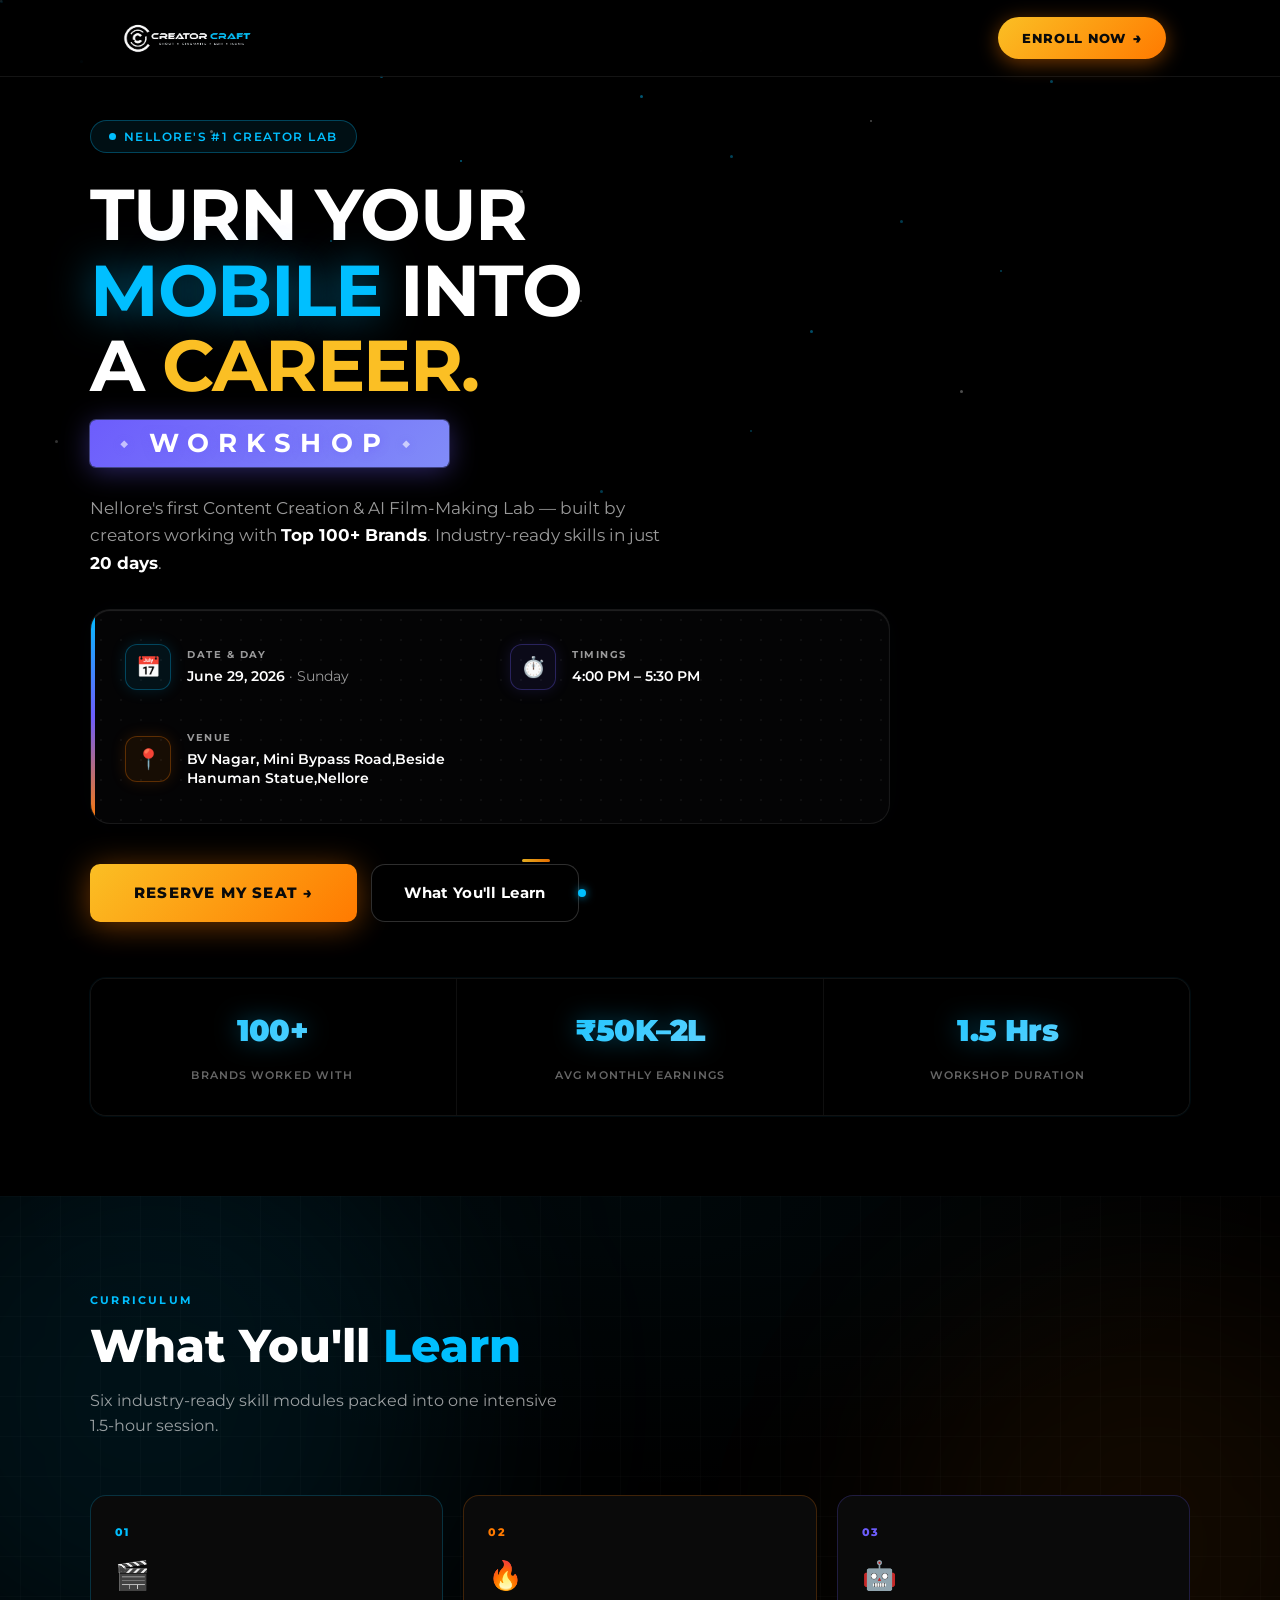
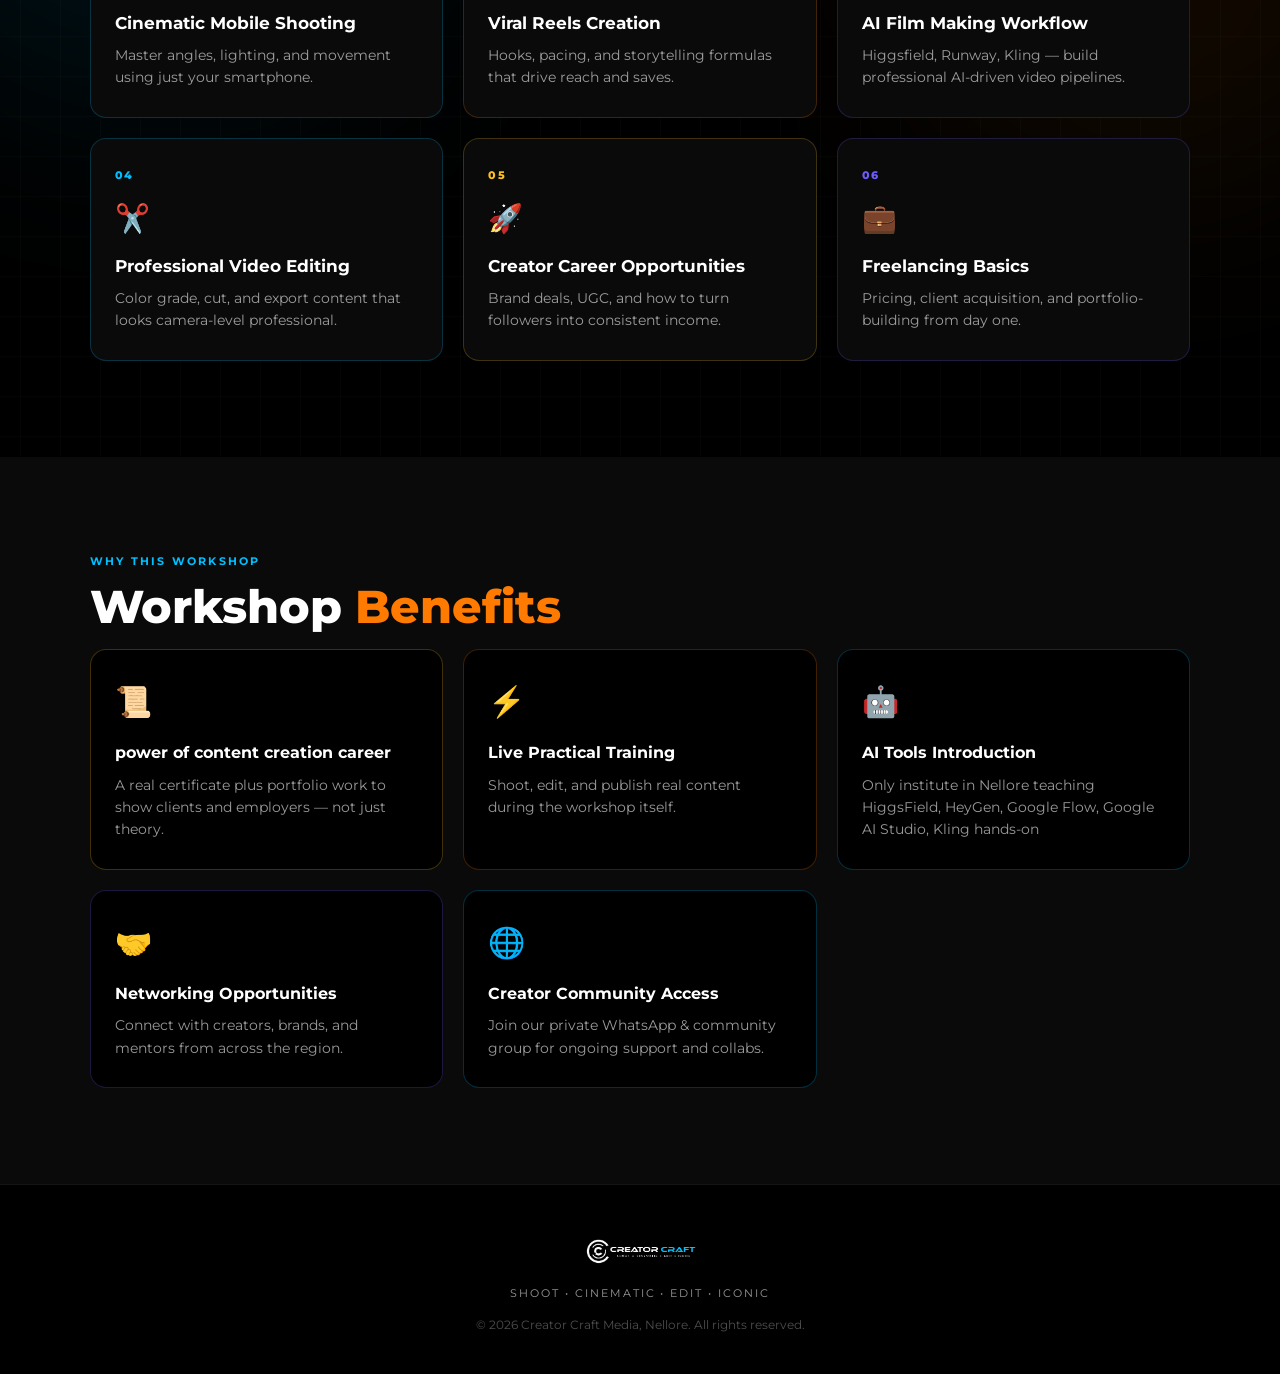
==== commit b8c6366d: "Add files via upload" ====
--- a/index.html
+++ b/index.html
@@ -63,7 +63,7 @@
                     </div>
                     <div class="event-details">
                         <span class="event-label">DATE & DAY</span>
-                        <span class="event-value">June 28, 2026 <span class="txt-dim">· Saturday</span></span>
+                        <span class="event-value">June 29, 2026 <span class="txt-dim">· Sunday</span></span>
                     </div>
                 </div>
                 <div class="event-card-item">
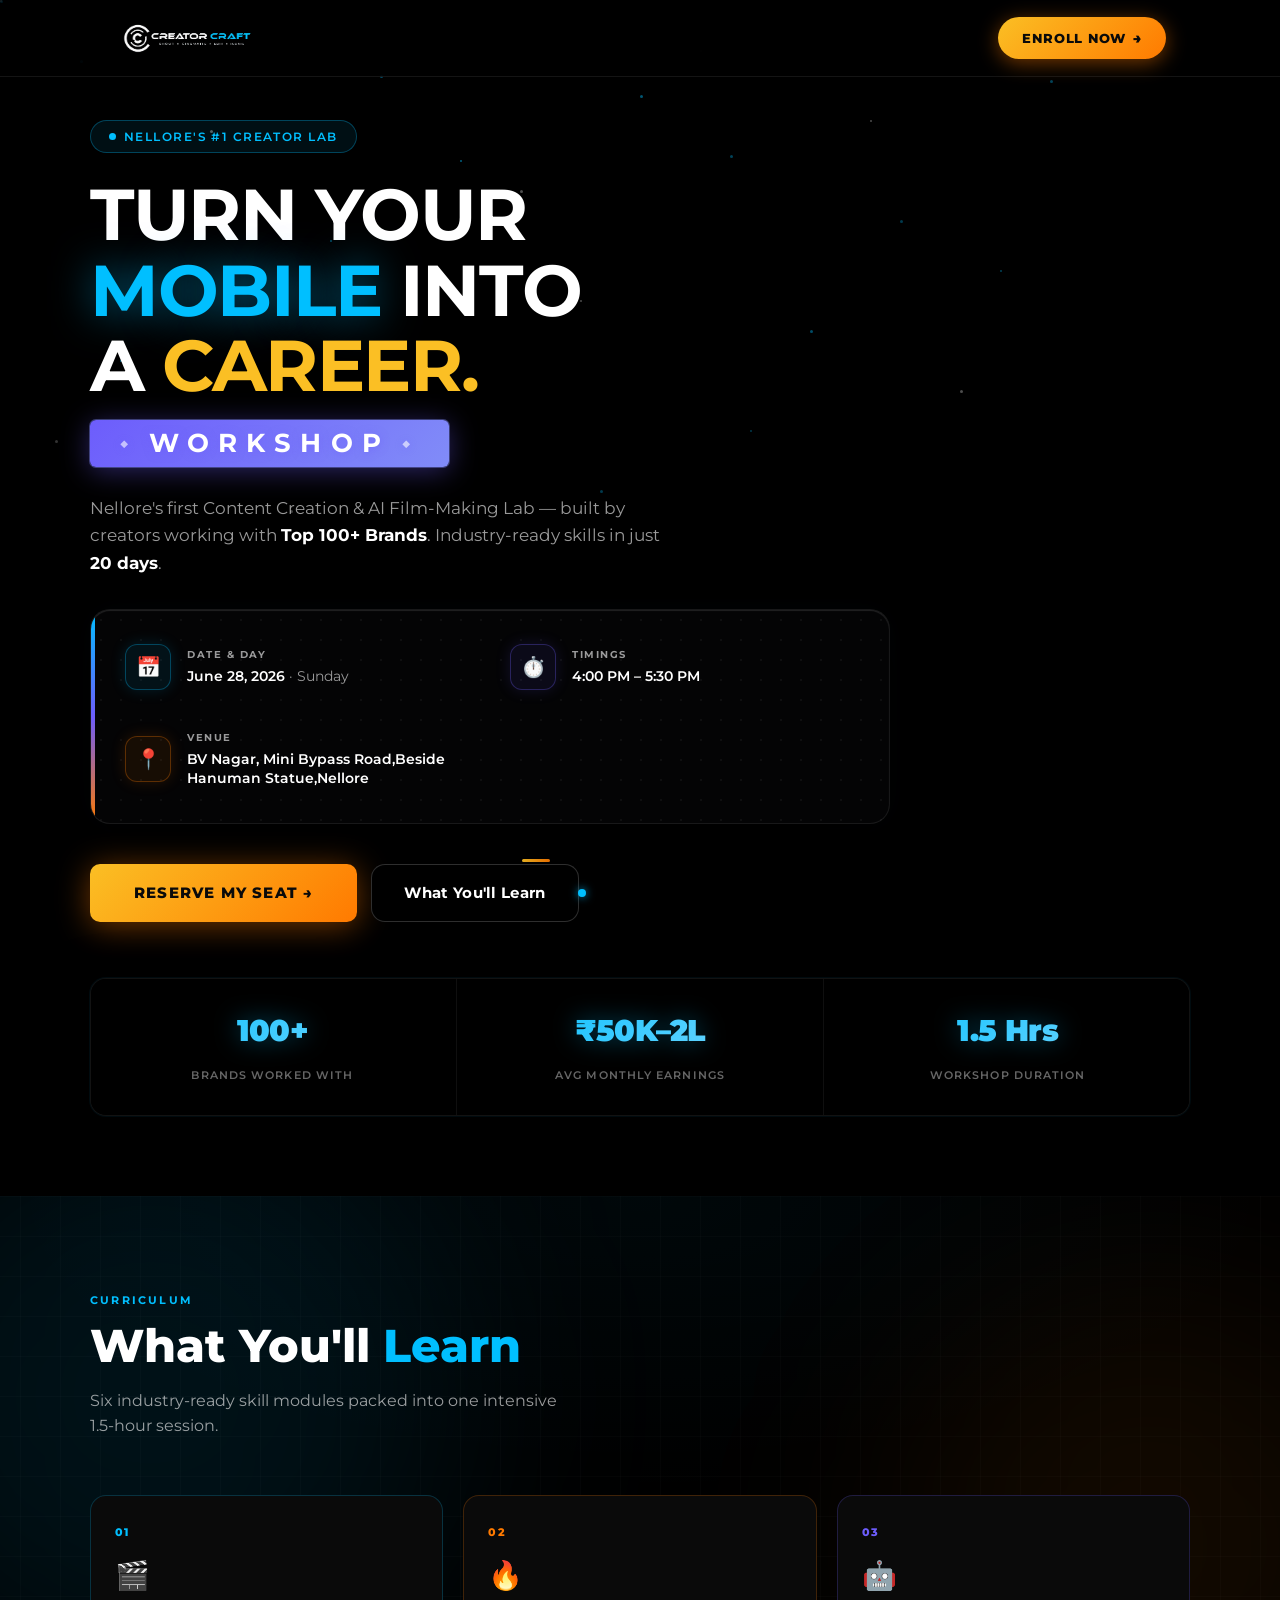
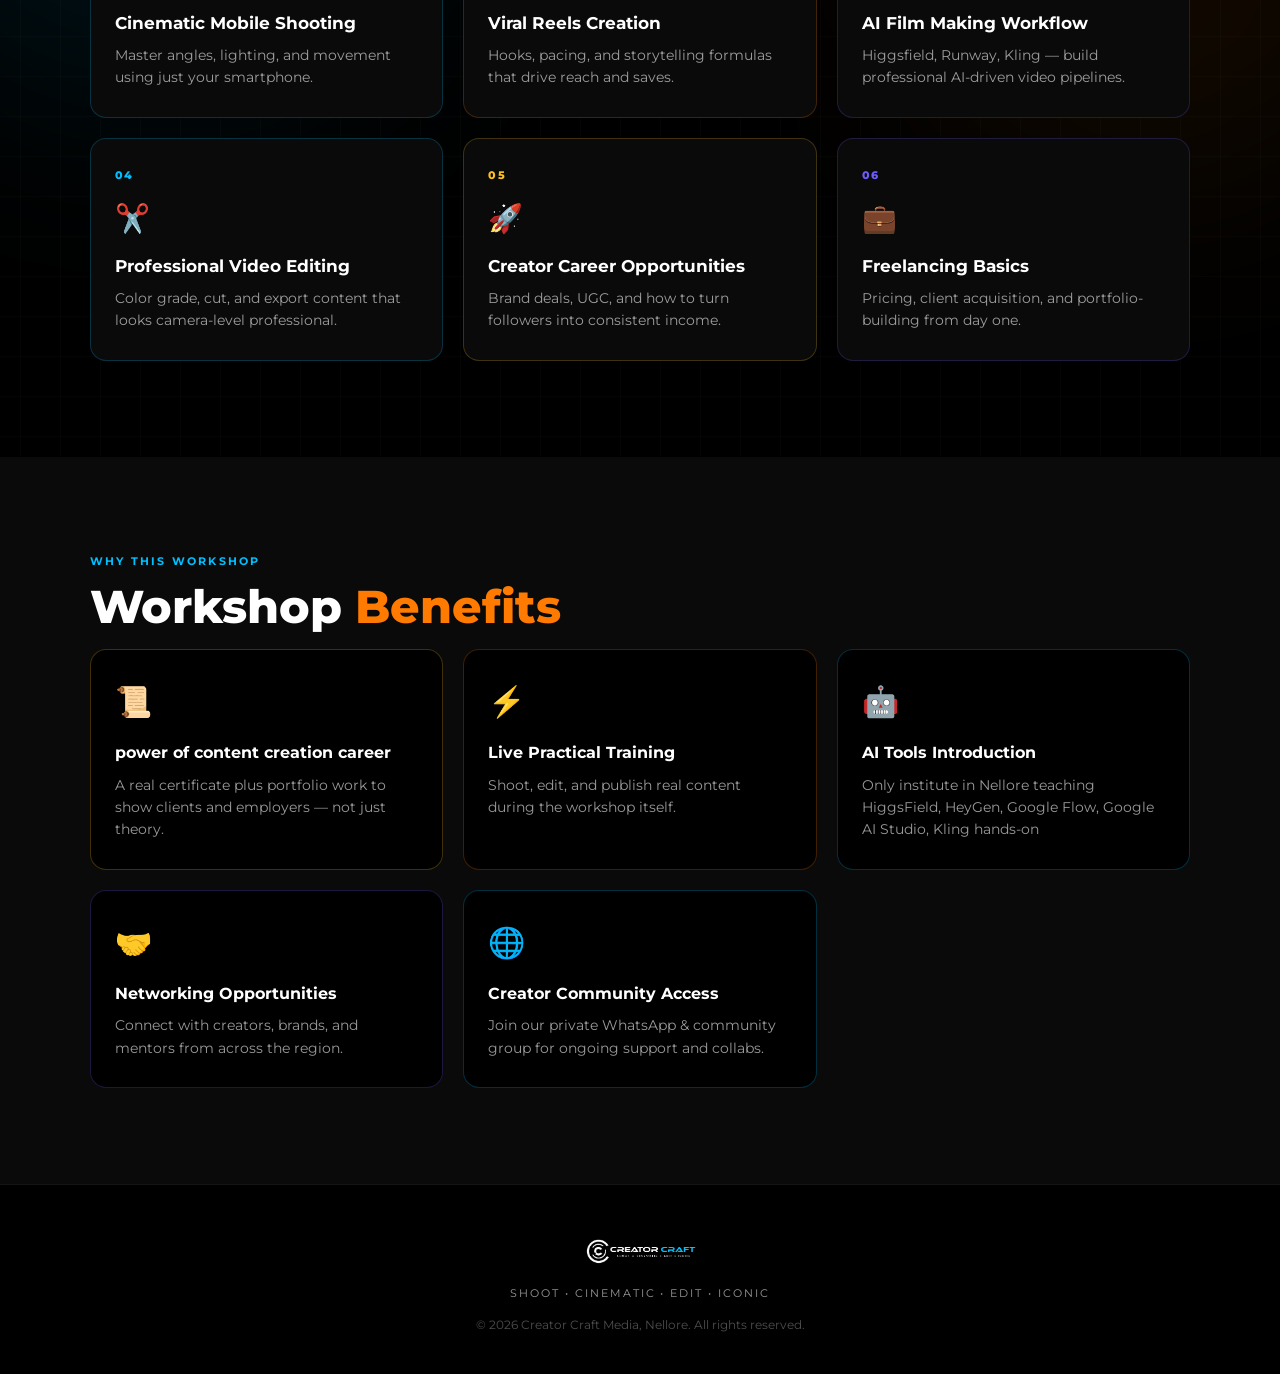
==== commit ef0b160b: "Fix HTML encoding issues in index.html" ====
--- a/index.html
+++ b/index.html
@@ -63,7 +63,7 @@
                     </div>
                     <div class="event-details">
                         <span class="event-label">DATE & DAY</span>
-                        <span class="event-value">June 29, 2026 <span class="txt-dim">· Sunday</span></span>
+                        <span class="event-value">June 28, 2026 <span class="txt-dim">· Sunday</span></span>
                     </div>
                 </div>
                 <div class="event-card-item">
@@ -216,4 +216,4 @@
     <script src="script.js"></script>
 </body>
 
-</html>+</html>
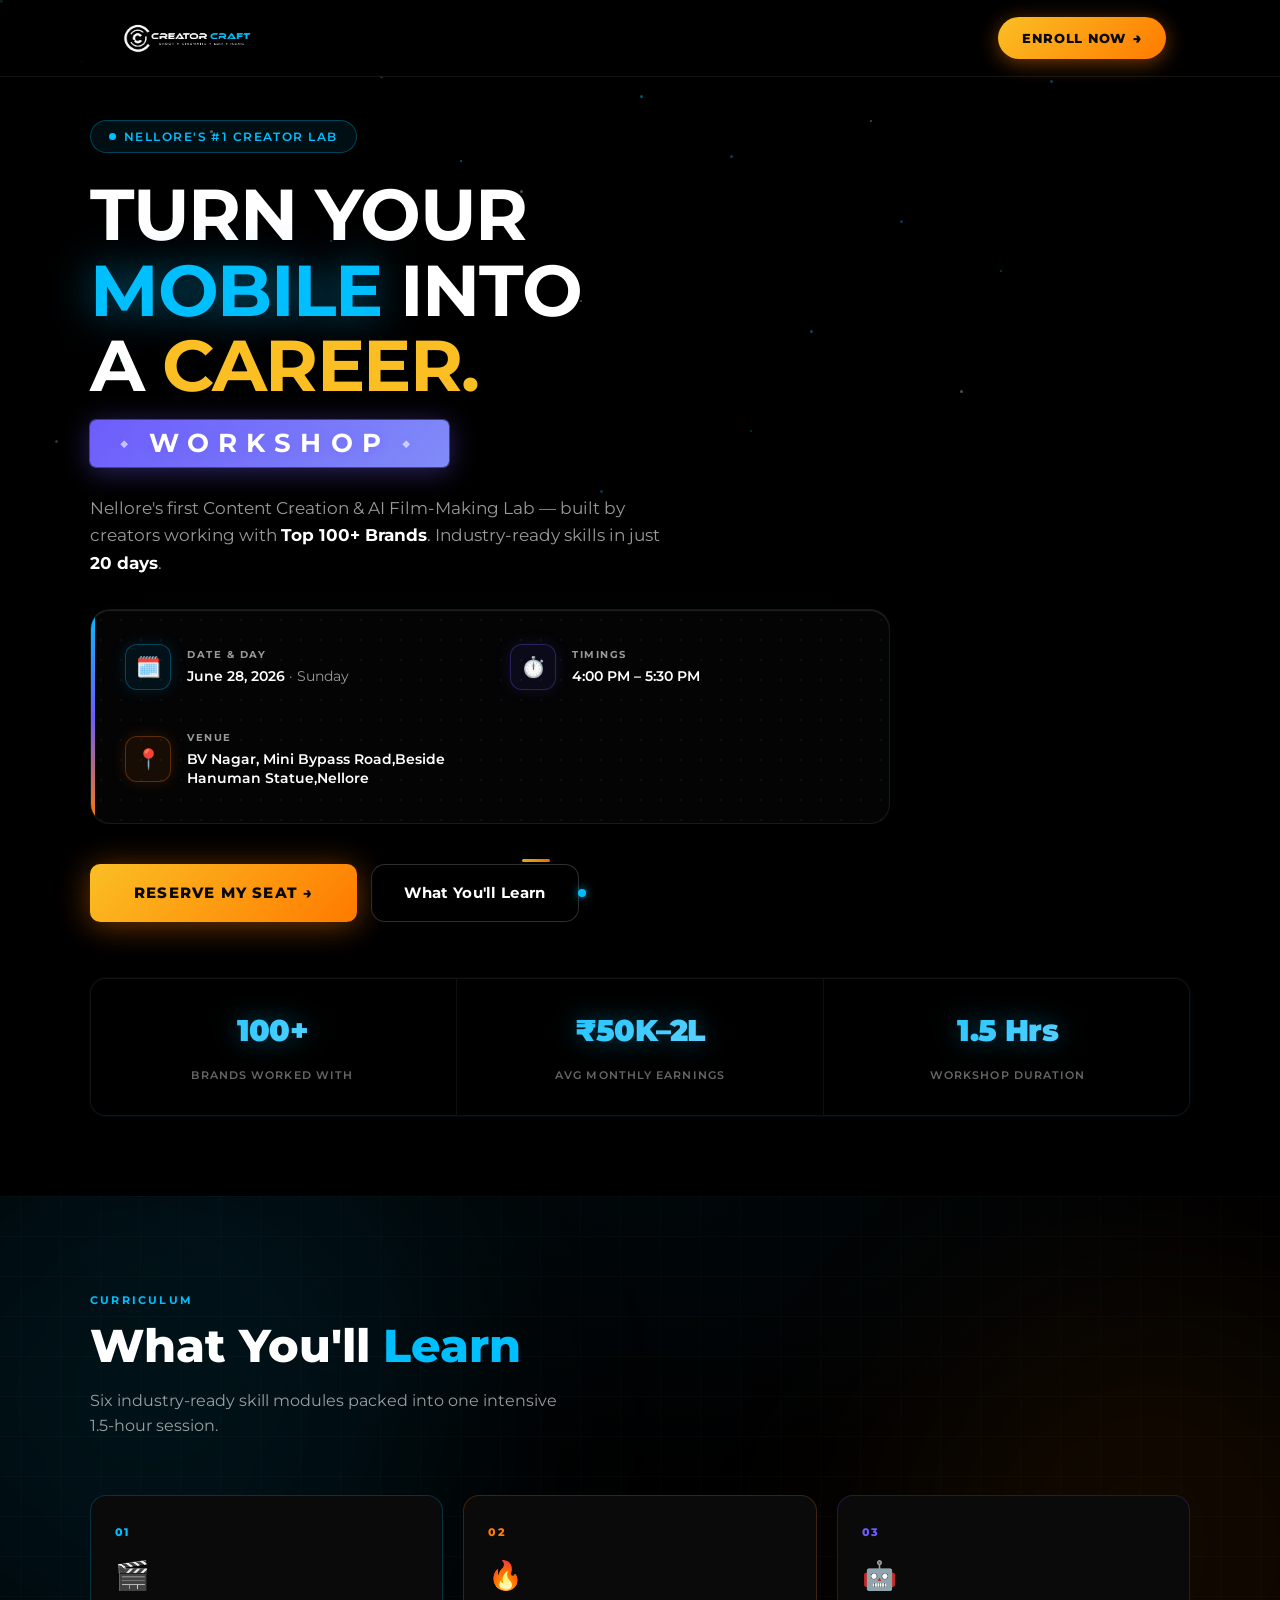
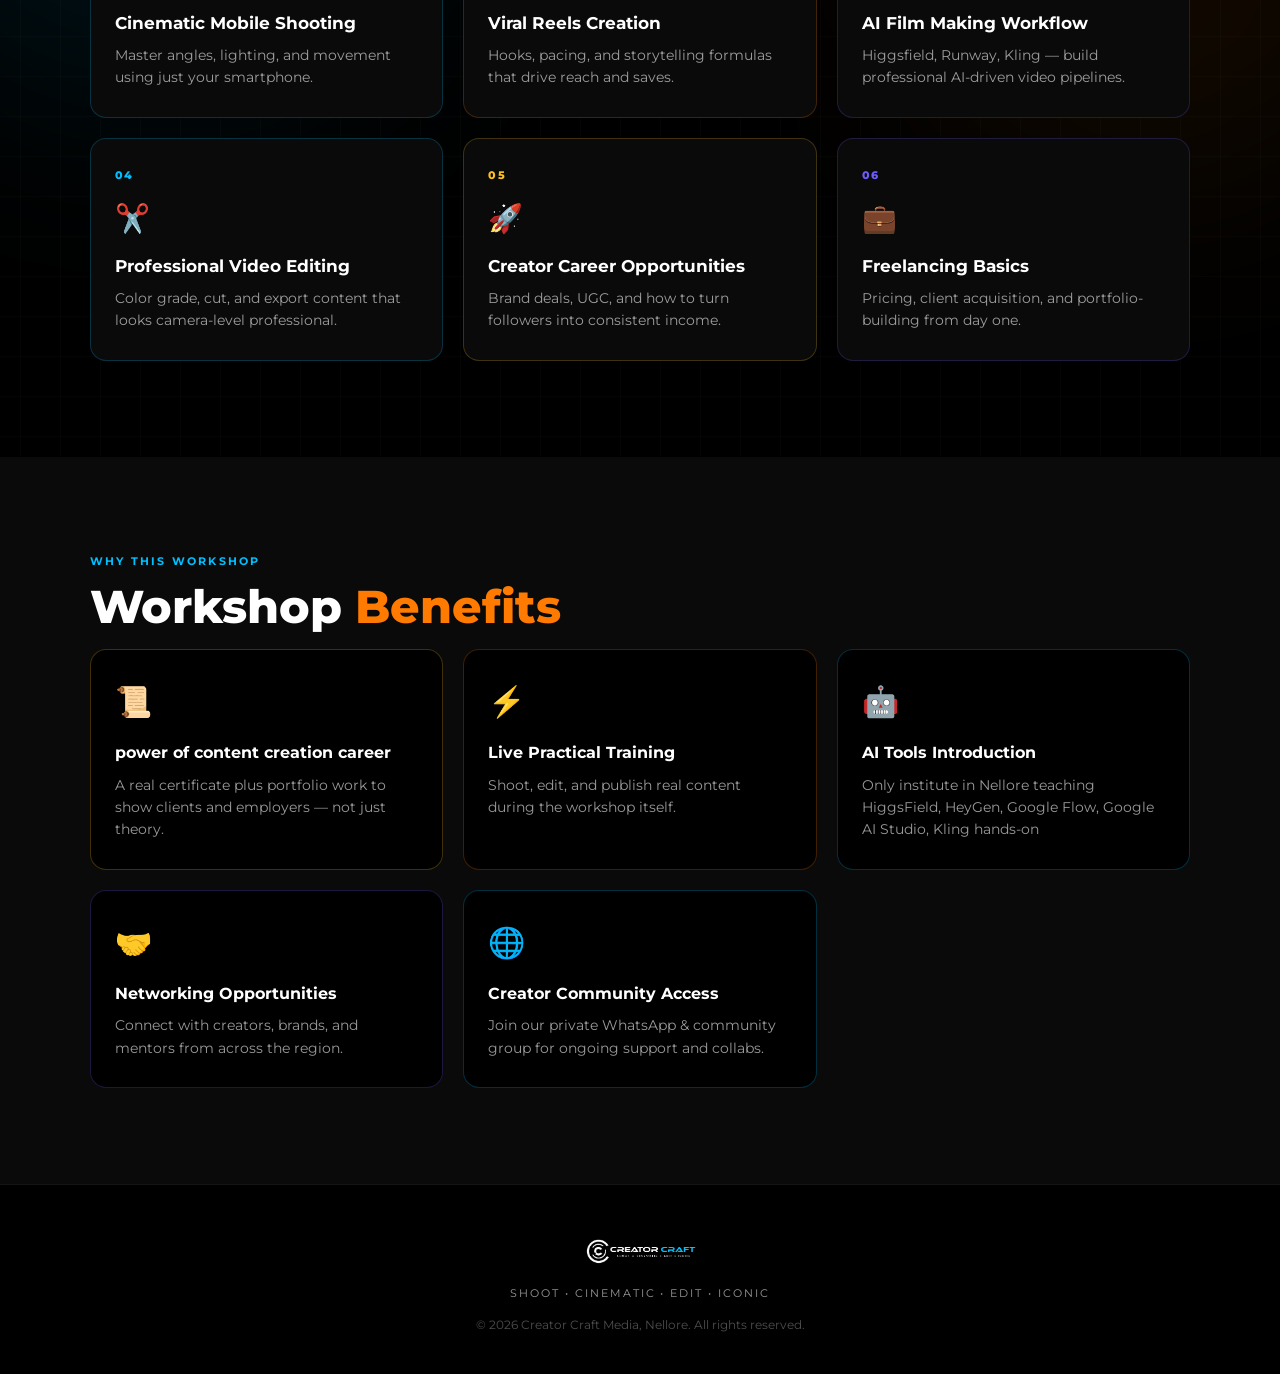
==== commit 865d4b7d: "Update index.html" ====
--- a/index.html
+++ b/index.html
@@ -59,7 +59,7 @@
             <div class="hero-event-card" data-reveal>
                 <div class="event-card-item">
                     <div class="event-icon-wrapper date-icon">
-                        <span>📅</span>
+                        <span>🗓️</span>
                     </div>
                     <div class="event-details">
                         <span class="event-label">DATE & DAY</span>
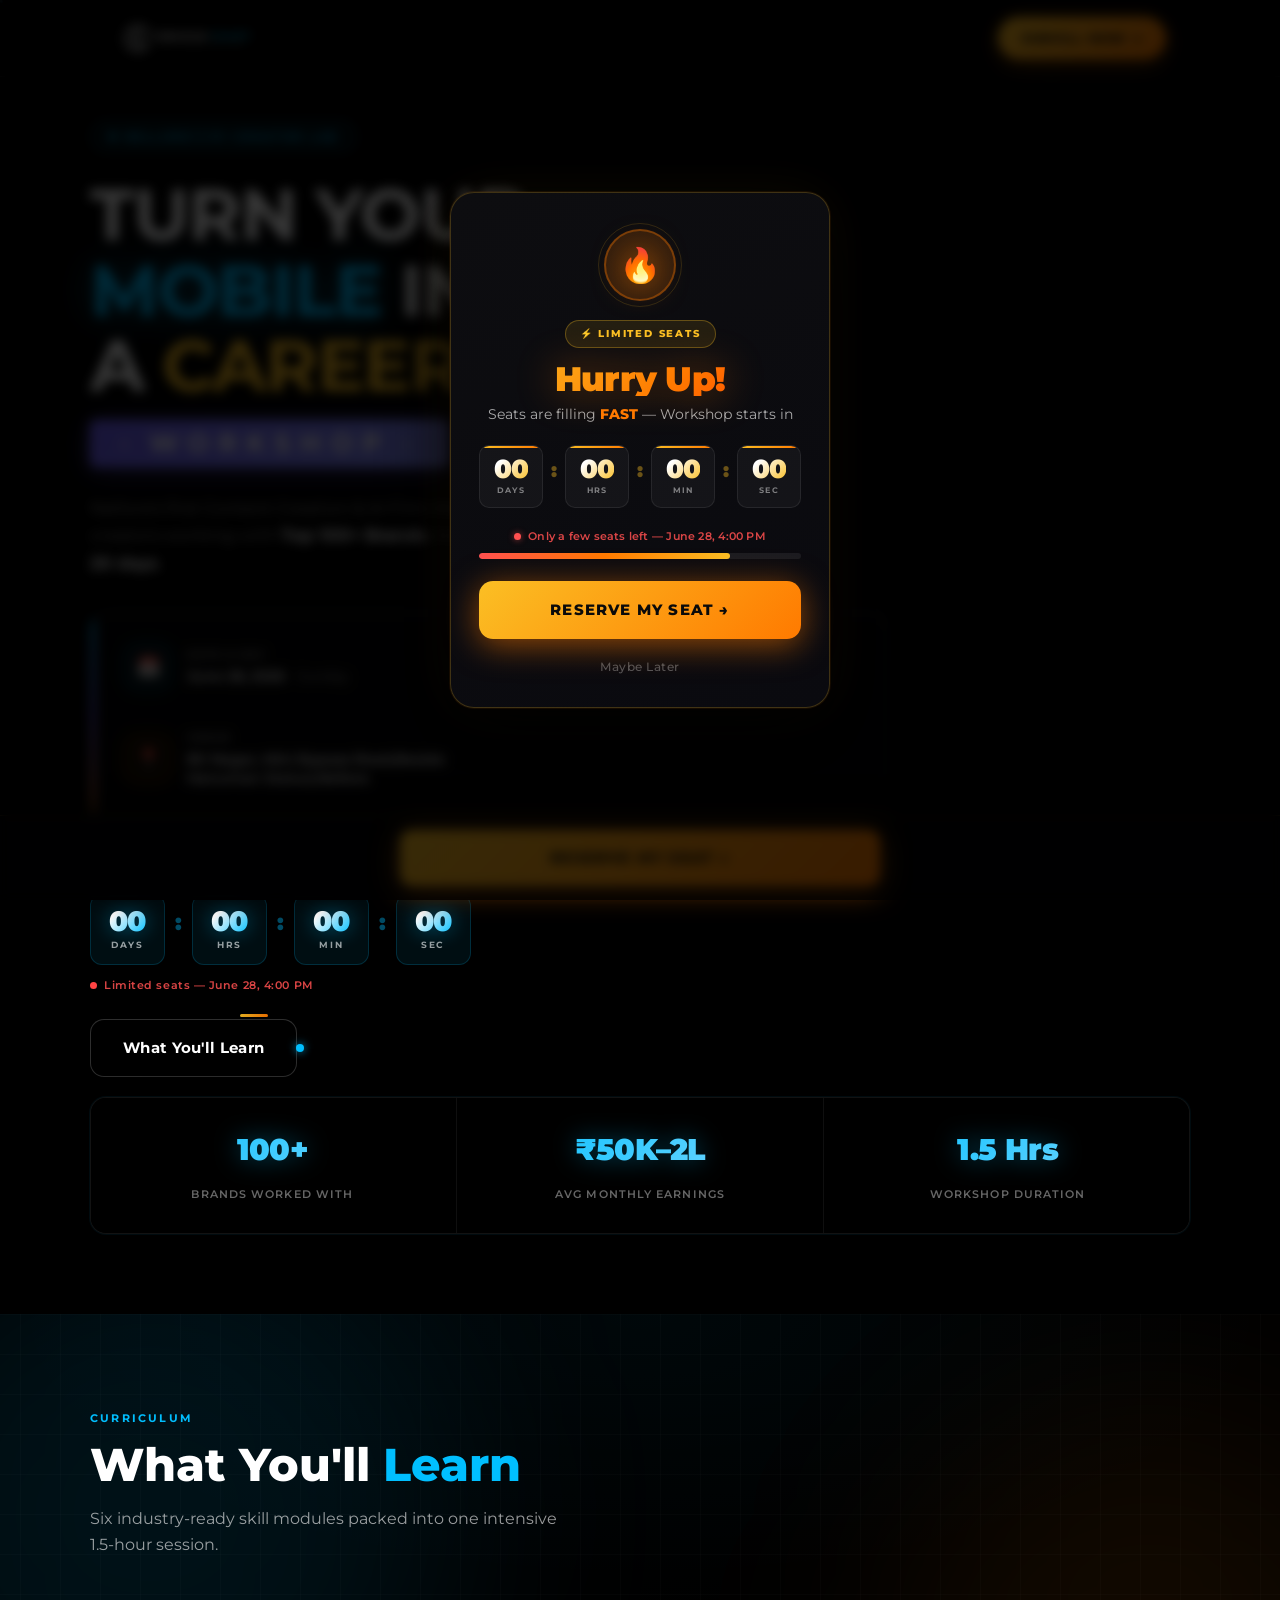
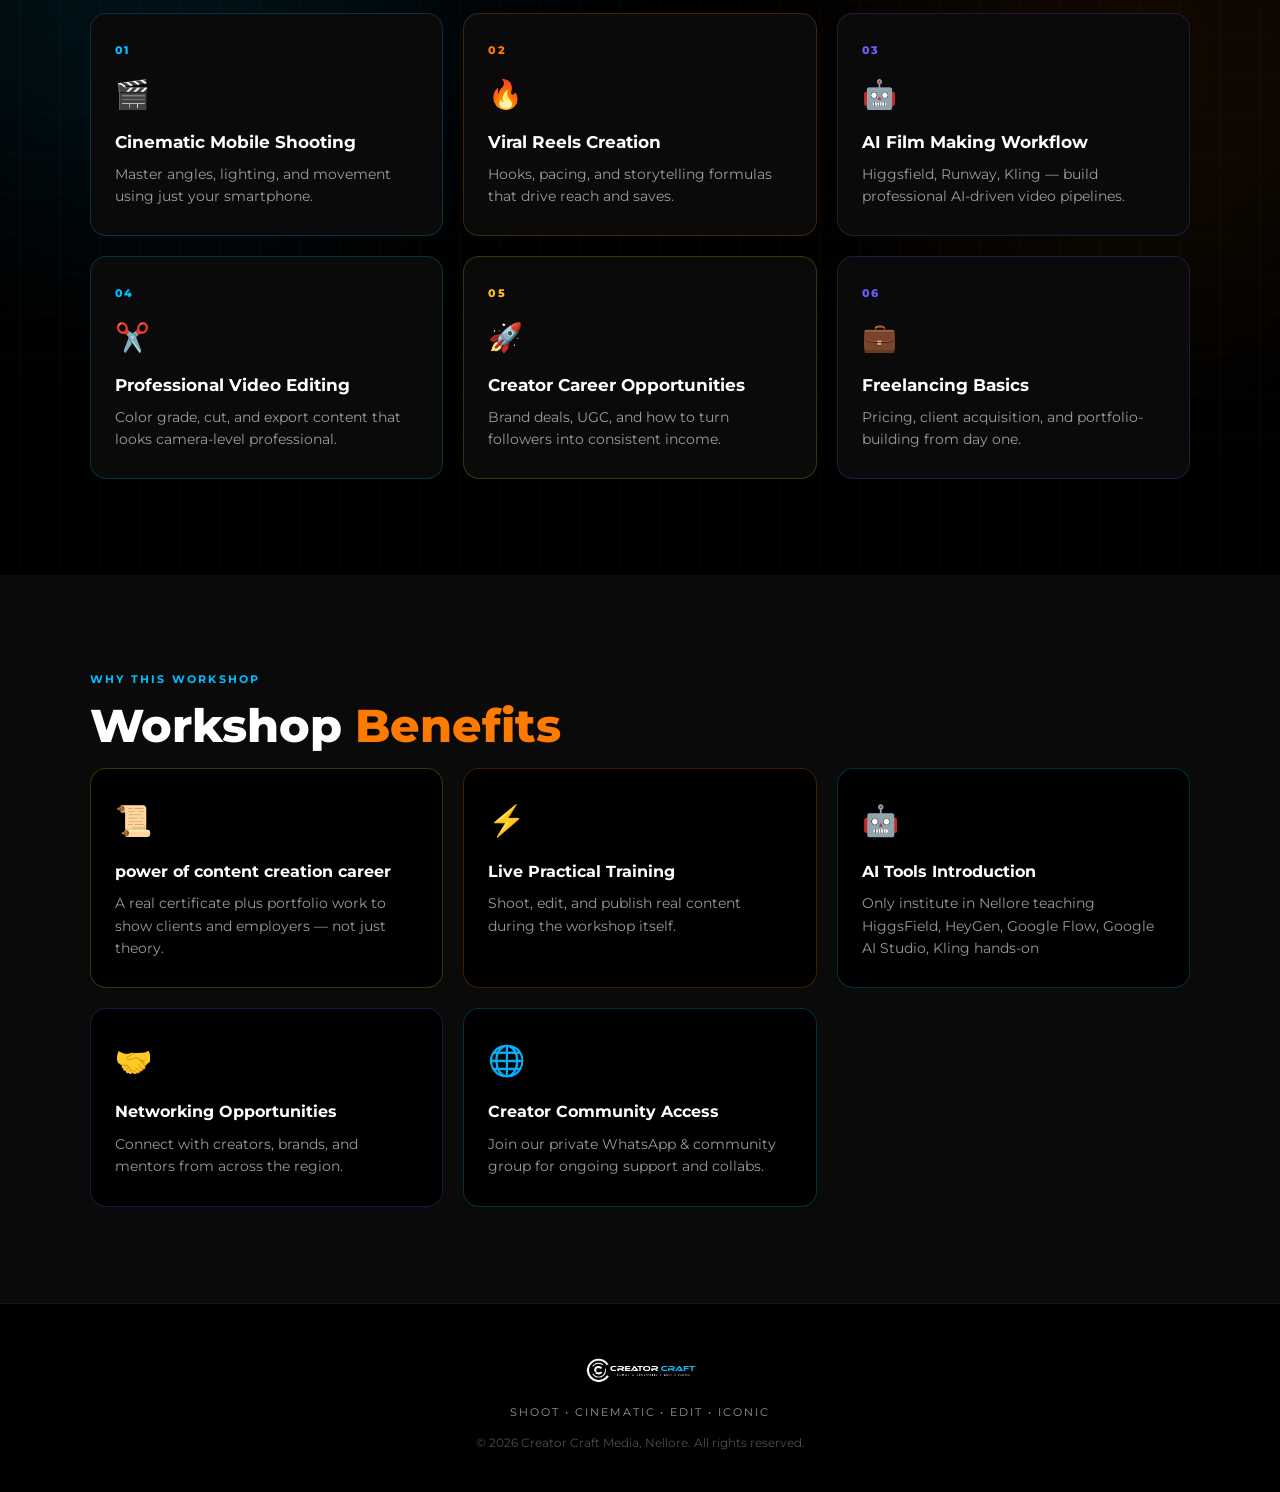
==== commit 74808ba6: "Add files via upload" ====
--- a/index.html
+++ b/index.html
@@ -16,7 +16,65 @@
 
 <body>
 
-    <!-- NAV -->
+    <!-- ── URGENCY POPUP MODAL ── -->
+    <div class="urgency-overlay" id="urgency-overlay">
+        <div class="urgency-modal" id="urgency-modal">
+
+            <!-- Fire pulse icon -->
+            <div class="urgency-icon-ring">
+                <div class="urgency-icon-pulse"></div>
+                <span class="urgency-icon">🔥</span>
+            </div>
+
+            <!-- Label -->
+            <div class="urgency-badge">⚡ LIMITED SEATS</div>
+
+            <!-- Headline -->
+            <h2 class="urgency-title">Hurry Up!</h2>
+            <p class="urgency-sub">Seats are filling <strong>FAST</strong> — Workshop starts in</p>
+
+            <!-- Countdown -->
+            <div class="urgency-timer" id="urgency-timer">
+                <div class="urgency-block">
+                    <span class="urgency-num" id="u-days">00</span>
+                    <span class="urgency-unit">Days</span>
+                </div>
+                <span class="urgency-sep">:</span>
+                <div class="urgency-block">
+                    <span class="urgency-num" id="u-hours">00</span>
+                    <span class="urgency-unit">Hrs</span>
+                </div>
+                <span class="urgency-sep">:</span>
+                <div class="urgency-block">
+                    <span class="urgency-num" id="u-mins">00</span>
+                    <span class="urgency-unit">Min</span>
+                </div>
+                <span class="urgency-sep">:</span>
+                <div class="urgency-block">
+                    <span class="urgency-num" id="u-secs">00</span>
+                    <span class="urgency-unit">Sec</span>
+                </div>
+            </div>
+
+            <!-- Seat availability bar -->
+            <div class="urgency-seats-label">
+                <span class="urgency-dot-red"></span>
+                Only a few seats left — June 28, 4:00 PM
+            </div>
+            <div class="urgency-progress-wrap">
+                <div class="urgency-progress-bar"></div>
+            </div>
+
+            <!-- CTA Button -->
+            <a href="register.html" target="_blank" class="urgency-cta" id="urgency-cta">
+                Reserve My Seat →
+            </a>
+
+            <!-- Dismiss -->
+            <button class="urgency-dismiss" id="urgency-dismiss">Maybe Later</button>
+        </div>
+    </div>
+
     <nav class="navbar" id="navbar">
         <div class="nav-inner">
             <div class="brand">
@@ -59,7 +117,7 @@
             <div class="hero-event-card" data-reveal>
                 <div class="event-card-item">
                     <div class="event-icon-wrapper date-icon">
-                        <span>🗓️</span>
+                        <span>📅</span>
                     </div>
                     <div class="event-details">
                         <span class="event-label">DATE & DAY</span>
@@ -88,8 +146,40 @@
             </div>
 
 
+            <!-- COUNTDOWN above button -->
+            <div class="hero-countdown" data-reveal>
+                <div class="hero-countdown-label">
+                    <span class="badge-dot"></span>
+                    Workshop starts in
+                </div>
+                <div class="hero-countdown-timer" id="hero-countdown-timer">
+                    <div class="hcd-block">
+                        <span class="hcd-num" id="hcd-days">00</span>
+                        <span class="hcd-unit">Days</span>
+                    </div>
+                    <span class="hcd-sep">:</span>
+                    <div class="hcd-block">
+                        <span class="hcd-num" id="hcd-hours">00</span>
+                        <span class="hcd-unit">Hrs</span>
+                    </div>
+                    <span class="hcd-sep">:</span>
+                    <div class="hcd-block">
+                        <span class="hcd-num" id="hcd-mins">00</span>
+                        <span class="hcd-unit">Min</span>
+                    </div>
+                    <span class="hcd-sep">:</span>
+                    <div class="hcd-block">
+                        <span class="hcd-num" id="hcd-secs">00</span>
+                        <span class="hcd-unit">Sec</span>
+                    </div>
+                </div>
+                <div class="hcd-urgency">
+                    <span class="urgency-dot"></span>
+                    Limited seats — June 28, 4:00 PM
+                </div>
+            </div>
+
             <div class="hero-cta-group" data-reveal>
-                <a href="register.html" target="_blank" class="btn-primary">Reserve My Seat →</a>
                 <a href="#learn" class="btn-ghost">What You'll Learn</a>
             </div>
 
@@ -202,7 +292,10 @@
     </section>
 
 
+
+
     <!-- FOOTER -->
+
     <footer class="footer">
         <div class="footer-inner">
             <div class="footer-brand">
@@ -213,7 +306,12 @@
         </div>
     </footer>
 
+    <!-- STICKY BOTTOM RESERVE BUTTON -->
+    <div class="sticky-reserve" id="sticky-reserve">
+        <a href="register.html" target="_blank" class="sticky-reserve-btn">Reserve My Seat →</a>
+    </div>
+
     <script src="script.js"></script>
 </body>
 
-</html>
+</html>
--- a/style.css
+++ b/style.css
@@ -600,7 +600,303 @@
     flex-wrap: wrap;
     justify-content: flex-start;
     gap: 14px;
-    margin-bottom: 56px;
+    margin-bottom: 20px;
+}
+
+/* ─── HERO INLINE COUNTDOWN ───────────────────── */
+.hero-countdown {
+    display: flex;
+    flex-direction: column;
+    gap: 12px;
+    margin-bottom: 24px;
+}
+
+.hero-countdown-label {
+    display: inline-flex;
+    align-items: center;
+    gap: 8px;
+    font-size: 11px;
+    font-weight: 700;
+    letter-spacing: 0.18em;
+    text-transform: uppercase;
+    color: var(--blue);
+}
+
+.hero-countdown-timer {
+    display: flex;
+    align-items: center;
+    gap: 10px;
+    flex-wrap: wrap;
+}
+
+.hcd-block {
+    display: flex;
+    flex-direction: column;
+    align-items: center;
+    gap: 3px;
+    background: rgba(0, 191, 255, 0.07);
+    border: 1px solid rgba(0, 191, 255, 0.18);
+    border-radius: 12px;
+    padding: 12px 18px;
+    min-width: 68px;
+    position: relative;
+}
+
+.hcd-block::before {
+    content: '';
+    position: absolute;
+    top: 0;
+    left: 0;
+    right: 0;
+    height: 2px;
+    background: linear-gradient(90deg, var(--blue), var(--purple));
+    border-radius: 12px 12px 0 0;
+}
+
+.hcd-num {
+    font-family: var(--font-display);
+    font-size: 28px;
+    font-weight: 900;
+    letter-spacing: -0.02em;
+    line-height: 1;
+    background: linear-gradient(135deg, #fff 20%, #00BFFF 100%);
+    -webkit-background-clip: text;
+    -webkit-text-fill-color: transparent;
+    background-clip: text;
+    filter: drop-shadow(0 0 10px rgba(0, 191, 255, 0.4));
+    transition: transform 0.15s ease;
+}
+
+.hcd-num.flip {
+    transform: scale(1.2);
+    filter: drop-shadow(0 0 20px rgba(0, 191, 255, 0.9));
+}
+
+.hcd-unit {
+    font-size: 9px;
+    font-weight: 700;
+    letter-spacing: 0.18em;
+    text-transform: uppercase;
+    color: var(--white-60);
+}
+
+.hcd-sep {
+    font-family: var(--font-display);
+    font-size: 22px;
+    font-weight: 900;
+    color: rgba(0, 191, 255, 0.4);
+    margin-bottom: 14px;
+    animation: sep-pulse 1s ease-in-out infinite;
+}
+
+.hcd-urgency {
+    display: inline-flex;
+    align-items: center;
+    gap: 7px;
+    font-size: 11px;
+    font-weight: 600;
+    color: rgba(255, 80, 80, 0.85);
+    letter-spacing: 0.05em;
+}
+
+/* ─── STICKY BOTTOM BAR ───────────────────────── */
+.sticky-bar {
+    position: fixed;
+    bottom: 0;
+    left: 0;
+    right: 0;
+    z-index: 200;
+    background: rgba(4, 4, 6, 0.96);
+    backdrop-filter: blur(24px);
+    -webkit-backdrop-filter: blur(24px);
+    border-top: 1px solid rgba(0, 191, 255, 0.15);
+    box-shadow: 0 -8px 40px rgba(0, 0, 0, 0.8), 0 -1px 0 rgba(0, 191, 255, 0.08);
+    padding: 12px 24px;
+    transform: translateY(100%);
+    transition: transform 0.4s cubic-bezier(0.34, 1.56, 0.64, 1);
+    will-change: transform;
+}
+
+.sticky-bar.visible {
+    transform: translateY(0);
+}
+
+/* ─── STICKY RESERVE BOTTOM BUTTON ───────────── */
+.sticky-reserve {
+    position: fixed;
+    bottom: 0;
+    left: 0;
+    right: 0;
+    z-index: 300;
+    padding: 14px 20px;
+    background: rgba(4, 4, 6, 0.93);
+    backdrop-filter: blur(20px);
+    -webkit-backdrop-filter: blur(20px);
+    border-top: 1px solid rgba(251, 191, 36, 0.2);
+    box-shadow: 0 -6px 30px rgba(0, 0, 0, 0.7);
+    will-change: transform;
+}
+
+.sticky-reserve-btn {
+    display: block;
+    width: 100%;
+    max-width: 480px;
+    margin: 0 auto;
+    text-align: center;
+    background: linear-gradient(135deg, #FBBF24 0%, #FF7A00 100%);
+    color: #0a0a0a;
+    font-family: var(--font-body);
+    font-size: 15px;
+    font-weight: 800;
+    letter-spacing: 0.08em;
+    text-transform: uppercase;
+    padding: 16px 44px;
+    border-radius: 12px;
+    text-decoration: none;
+    box-shadow: 0 4px 28px rgba(255, 122, 0, 0.5);
+    transition: transform 0.25s cubic-bezier(0.34, 1.56, 0.64, 1), box-shadow 0.25s ease;
+    animation: cta-pulse 2.4s ease-in-out infinite;
+}
+
+.sticky-reserve-btn:hover {
+    transform: translateY(-2px);
+    box-shadow: 0 10px 40px rgba(255, 122, 0, 0.7);
+    animation: none;
+}
+
+
+
+.sticky-bar-inner {
+    max-width: 1100px;
+    margin: 0 auto;
+    display: flex;
+    align-items: center;
+    justify-content: space-between;
+    gap: 20px;
+}
+
+.sticky-countdown {
+    display: flex;
+    align-items: center;
+    gap: 14px;
+}
+
+.sticky-label {
+    font-size: 12px;
+    font-weight: 700;
+    letter-spacing: 0.1em;
+    color: var(--white-60);
+    text-transform: uppercase;
+    white-space: nowrap;
+}
+
+.sticky-timer {
+    display: flex;
+    align-items: center;
+    gap: 4px;
+}
+
+.sticky-num {
+    font-family: var(--font-display);
+    font-size: 22px;
+    font-weight: 900;
+    letter-spacing: -0.02em;
+    background: linear-gradient(135deg, #fff 20%, #00BFFF 100%);
+    -webkit-background-clip: text;
+    -webkit-text-fill-color: transparent;
+    background-clip: text;
+    min-width: 28px;
+    display: inline-block;
+    text-align: center;
+    transition: transform 0.15s ease;
+}
+
+.sticky-num.flip {
+    transform: scale(1.18);
+}
+
+.sticky-unit {
+    font-size: 10px;
+    font-weight: 700;
+    color: var(--white-60);
+    letter-spacing: 0.1em;
+    margin-right: 4px;
+}
+
+.sticky-sep {
+    font-size: 18px;
+    font-weight: 900;
+    color: rgba(0, 191, 255, 0.4);
+    margin: 0 2px;
+    animation: sep-pulse 1s ease-in-out infinite;
+}
+
+.sticky-cta {
+    position: relative;
+    display: inline-flex;
+    align-items: center;
+    gap: 6px;
+    background: linear-gradient(135deg, #FBBF24 0%, #FF7A00 100%);
+    color: #0a0a0a;
+    font-family: var(--font-body);
+    font-size: 13px;
+    font-weight: 800;
+    letter-spacing: 0.06em;
+    text-transform: uppercase;
+    padding: 11px 28px;
+    border-radius: 50px;
+    text-decoration: none;
+    overflow: hidden;
+    box-shadow: 0 4px 24px rgba(255, 122, 0, 0.45);
+    transition: transform 0.25s cubic-bezier(0.34, 1.56, 0.64, 1), box-shadow 0.25s ease;
+    white-space: nowrap;
+    flex-shrink: 0;
+    animation: cta-pulse 2.4s ease-in-out infinite;
+}
+
+.sticky-cta::before {
+    content: '';
+    position: absolute;
+    top: 0;
+    left: -100%;
+    width: 60%;
+    height: 100%;
+    background: linear-gradient(90deg, transparent, rgba(255, 255, 255, 0.4), transparent);
+    transition: left 0.55s ease;
+}
+
+.sticky-cta:hover {
+    transform: translateY(-2px) scale(1.04);
+    box-shadow: 0 8px 32px rgba(255, 122, 0, 0.65);
+    animation: none;
+}
+
+.sticky-cta:hover::before {
+    left: 160%;
+}
+
+@media (max-width: 540px) {
+    .sticky-label {
+        display: none;
+    }
+
+    .sticky-num {
+        font-size: 18px;
+    }
+
+    .sticky-cta {
+        font-size: 12px;
+        padding: 10px 20px;
+    }
+
+    .hcd-block {
+        min-width: 55px;
+        padding: 10px 12px;
+    }
+
+    .hcd-num {
+        font-size: 22px;
+    }
 }
 
 .btn-primary {
@@ -637,6 +933,48 @@
 .btn-primary:hover {
     transform: translateY(-3px);
     box-shadow: 0 10px 44px rgba(255, 122, 0, 0.65);
+}
+
+/* ─── STICKY RESERVE BUTTON ───────────────────── */
+.btn-sticky {
+    position: fixed;
+    bottom: 20px;
+    left: 50%;
+    transform: translateX(-50%);
+    z-index: 300;
+    width: calc(100% - 40px);
+    max-width: 480px;
+    text-align: center;
+    justify-content: center;
+    border-radius: 14px;
+    font-size: 16px;
+    padding: 18px 44px;
+    box-shadow:
+        0 8px 40px rgba(255, 122, 0, 0.55),
+        0 0 0 1px rgba(251, 191, 36, 0.25),
+        0 2px 0 rgba(255, 255, 255, 0.12) inset;
+    animation: btn-sticky-in 0.4s cubic-bezier(0.34, 1.56, 0.64, 1) forwards, cta-pulse 2.4s ease-in-out infinite 0.4s;
+    backdrop-filter: blur(8px);
+    -webkit-backdrop-filter: blur(8px);
+}
+
+@keyframes btn-sticky-in {
+    from {
+        opacity: 0;
+        transform: translateX(-50%) translateY(60px);
+    }
+    to {
+        opacity: 1;
+        transform: translateX(-50%) translateY(0);
+    }
+}
+
+.btn-sticky:hover {
+    transform: translateX(-50%) translateY(-3px);
+    box-shadow:
+        0 14px 50px rgba(255, 122, 0, 0.75),
+        0 0 0 2px rgba(251, 191, 36, 0.4),
+        0 2px 0 rgba(255, 255, 255, 0.15) inset;
 }
 
 .btn-ghost {
@@ -1615,4 +1953,590 @@
             280px 590px 0 rgba(255, 255, 255, 0.3),
             110px 710px 0 rgba(0, 191, 255, 0.4);
     }
-}+}
+
+/* ─── COUNTDOWN TIMER ─────────────────────────── */
+.countdown-section {
+    background: radial-gradient(ellipse at 60% 0%, rgba(0, 191, 255, 0.06) 0%, transparent 70%),
+        radial-gradient(ellipse at 20% 100%, rgba(255, 122, 0, 0.05) 0%, transparent 60%),
+        #000;
+    border-top: 1px solid var(--border);
+    border-bottom: 1px solid var(--border);
+    padding: 80px 24px;
+}
+
+.countdown-wrapper {
+    max-width: 860px;
+    margin: 0 auto;
+    text-align: center;
+    display: flex;
+    flex-direction: column;
+    align-items: center;
+    gap: 20px;
+}
+
+.countdown-eyebrow {
+    display: inline-flex;
+    align-items: center;
+    gap: 10px;
+    font-size: 11px;
+    font-weight: 700;
+    letter-spacing: 0.22em;
+    text-transform: uppercase;
+    color: var(--blue);
+    background: rgba(0, 191, 255, 0.08);
+    border: 1px solid rgba(0, 191, 255, 0.25);
+    padding: 7px 20px;
+    border-radius: 50px;
+}
+
+.countdown-headline {
+    font-family: var(--font-display);
+    font-size: clamp(28px, 4.5vw, 52px);
+    font-weight: 800;
+    line-height: 1.1;
+    color: var(--white);
+    margin: 0;
+}
+
+.countdown-sub {
+    font-size: 15px;
+    color: var(--white-60);
+    letter-spacing: 0.04em;
+    margin: 0;
+}
+
+/* The main countdown grid */
+.countdown-grid {
+    display: flex;
+    align-items: center;
+    justify-content: center;
+    gap: 16px;
+    flex-wrap: wrap;
+    margin: 12px 0;
+}
+
+.countdown-block {
+    display: flex;
+    flex-direction: column;
+    align-items: center;
+    gap: 10px;
+    background: rgba(5, 5, 8, 0.9);
+    border: 1px solid rgba(0, 191, 255, 0.15);
+    border-radius: 20px;
+    padding: 28px 32px;
+    min-width: 110px;
+    position: relative;
+    overflow: hidden;
+    backdrop-filter: blur(20px);
+    -webkit-backdrop-filter: blur(20px);
+    box-shadow:
+        inset 0 1px 0 rgba(255, 255, 255, 0.07),
+        0 16px 48px rgba(0, 0, 0, 0.7),
+        0 0 30px rgba(0, 191, 255, 0.04);
+    transition: border-color 0.3s, box-shadow 0.3s, transform 0.3s;
+}
+
+.countdown-block::before {
+    content: '';
+    position: absolute;
+    top: 0;
+    left: 0;
+    right: 0;
+    height: 3px;
+    background: linear-gradient(90deg, var(--blue), var(--purple));
+    border-radius: 20px 20px 0 0;
+}
+
+.countdown-block:hover {
+    border-color: rgba(0, 191, 255, 0.35);
+    transform: translateY(-4px);
+    box-shadow:
+        inset 0 1px 0 rgba(255, 255, 255, 0.1),
+        0 24px 60px rgba(0, 0, 0, 0.85),
+        0 0 40px rgba(0, 191, 255, 0.1);
+}
+
+.countdown-num {
+    font-family: var(--font-display);
+    font-size: clamp(40px, 6vw, 64px);
+    font-weight: 900;
+    letter-spacing: -0.03em;
+    line-height: 1;
+    background: linear-gradient(135deg, #fff 30%, #00BFFF 100%);
+    -webkit-background-clip: text;
+    -webkit-text-fill-color: transparent;
+    background-clip: text;
+    filter: drop-shadow(0 0 16px rgba(0, 191, 255, 0.4));
+    transition: transform 0.15s ease;
+    min-width: 2ch;
+    text-align: center;
+}
+
+.countdown-num.flip {
+    transform: scale(1.18);
+    filter: drop-shadow(0 0 28px rgba(0, 191, 255, 0.8));
+}
+
+.countdown-label {
+    font-size: 10px;
+    font-weight: 700;
+    letter-spacing: 0.2em;
+    text-transform: uppercase;
+    color: var(--white-60);
+}
+
+.countdown-sep {
+    font-family: var(--font-display);
+    font-size: clamp(36px, 5vw, 56px);
+    font-weight: 900;
+    color: rgba(0, 191, 255, 0.4);
+    line-height: 1;
+    margin-bottom: 24px;
+    /* offset to align with numbers above labels */
+    animation: sep-pulse 1s ease-in-out infinite;
+}
+
+@keyframes sep-pulse {
+
+    0%,
+    100% {
+        opacity: 1;
+    }
+
+    50% {
+        opacity: 0.3;
+    }
+}
+
+/* Ended state */
+.countdown-ended {
+    font-family: var(--font-display);
+    font-size: 26px;
+    font-weight: 800;
+    color: var(--gold);
+    text-align: center;
+    padding: 20px 36px;
+    background: rgba(251, 191, 36, 0.08);
+    border: 1px solid rgba(251, 191, 36, 0.3);
+    border-radius: 16px;
+}
+
+/* CTA button tweak inside countdown */
+.countdown-cta {
+    font-size: 15px;
+    padding: 17px 44px;
+    letter-spacing: 0.06em;
+    margin-top: 8px;
+}
+
+/* Urgency pill */
+.countdown-urgency {
+    display: inline-flex;
+    align-items: center;
+    gap: 8px;
+    font-size: 12px;
+    font-weight: 600;
+    letter-spacing: 0.08em;
+    color: rgba(255, 80, 80, 0.9);
+    background: rgba(255, 60, 60, 0.08);
+    border: 1px solid rgba(255, 60, 60, 0.2);
+    padding: 6px 18px;
+    border-radius: 50px;
+}
+
+.urgency-dot {
+    width: 7px;
+    height: 7px;
+    border-radius: 50%;
+    background: #ff4444;
+    flex-shrink: 0;
+    animation: urgency-blink 1.2s ease-in-out infinite;
+}
+
+@keyframes urgency-blink {
+
+    0%,
+    100% {
+        box-shadow: 0 0 0 0 rgba(255, 68, 68, 0.6);
+        opacity: 1;
+    }
+
+    50% {
+        box-shadow: 0 0 0 5px rgba(255, 68, 68, 0);
+        opacity: 0.7;
+    }
+}
+
+.hidden {
+    display: none !important;
+}
+
+/* Responsive countdown */
+@media (max-width: 600px) {
+    .countdown-block {
+        min-width: 70px;
+        padding: 18px 16px;
+    }
+
+    .countdown-grid {
+        gap: 8px;
+    }
+
+    .countdown-sep {
+        font-size: 28px;
+    }
+}
+
+/* ─── STICKY RESERVE BUTTON ───────────────────── */
+.reserve-btn-wrap {
+    position: relative;
+    display: inline-flex;
+}
+
+.reserve-btn-placeholder {
+    display: none;
+    /* shown by JS when btn is sticky */
+    pointer-events: none;
+}
+
+/* When btn becomes sticky */
+#reserve-btn.btn-sticky {
+    position: fixed;
+    bottom: 24px;
+    left: 50%;
+    transform: translateX(-50%);
+    z-index: 300;
+    box-shadow: 0 8px 40px rgba(255, 122, 0, 0.65), 0 0 0 1px rgba(255, 122, 0, 0.3);
+    animation: cta-pulse 2.4s ease-in-out infinite;
+    /* keep original sizing */
+    font-size: 15px;
+    padding: 17px 44px;
+    border-radius: 10px;
+    white-space: nowrap;
+}
+
+@media (max-width: 540px) {
+    #reserve-btn.btn-sticky {
+        bottom: 16px;
+        left: 16px;
+        right: 16px;
+        transform: none;
+        text-align: center;
+        justify-content: center;
+        width: calc(100% - 32px);
+    }
+}
+
+/* ══════════════════════════════════════════════
+   URGENCY POPUP MODAL
+══════════════════════════════════════════════ */
+.urgency-overlay {
+    position: fixed;
+    inset: 0;
+    z-index: 9999;
+    background: rgba(0, 0, 0, 0.78);
+    backdrop-filter: blur(6px);
+    -webkit-backdrop-filter: blur(6px);
+    display: flex;
+    align-items: center;
+    justify-content: center;
+    padding: 20px;
+    opacity: 0;
+    animation: overlay-in 0.4s ease 0.3s forwards;
+}
+
+.urgency-overlay.hide {
+    animation: overlay-out 0.35s ease forwards;
+    pointer-events: none;
+}
+
+@keyframes overlay-in {
+    to { opacity: 1; }
+}
+@keyframes overlay-out {
+    to { opacity: 0; }
+}
+
+.urgency-modal {
+    position: relative;
+    background: linear-gradient(160deg, #0d0d10 0%, #0a0a0f 100%);
+    border: 1px solid rgba(251, 191, 36, 0.22);
+    border-radius: 24px;
+    padding: 36px 28px 28px;
+    max-width: 380px;
+    width: 100%;
+    text-align: center;
+    box-shadow:
+        0 0 0 1px rgba(255, 122, 0, 0.08),
+        0 30px 80px rgba(0, 0, 0, 0.9),
+        0 0 60px rgba(251, 191, 36, 0.06);
+    transform: scale(0.8) translateY(30px);
+    opacity: 0;
+    animation: modal-in 0.5s cubic-bezier(0.34, 1.56, 0.64, 1) 0.5s forwards;
+}
+
+@keyframes modal-in {
+    to {
+        transform: scale(1) translateY(0);
+        opacity: 1;
+    }
+}
+
+/* ── Fire Icon Ring ── */
+.urgency-icon-ring {
+    position: relative;
+    width: 72px;
+    height: 72px;
+    margin: 0 auto 18px;
+    display: flex;
+    align-items: center;
+    justify-content: center;
+}
+
+.urgency-icon-pulse {
+    position: absolute;
+    inset: 0;
+    border-radius: 50%;
+    background: rgba(255, 122, 0, 0.15);
+    border: 2px solid rgba(255, 122, 0, 0.35);
+    animation: icon-ring-pulse 1.8s ease-in-out infinite;
+}
+
+.urgency-icon-pulse::before {
+    content: '';
+    position: absolute;
+    inset: -8px;
+    border-radius: 50%;
+    border: 1.5px solid rgba(251, 191, 36, 0.15);
+    animation: icon-ring-pulse 1.8s ease-in-out 0.4s infinite;
+}
+
+@keyframes icon-ring-pulse {
+    0%, 100% { transform: scale(1); opacity: 1; }
+    50%       { transform: scale(1.18); opacity: 0.5; }
+}
+
+.urgency-icon {
+    font-size: 34px;
+    line-height: 1;
+    filter: drop-shadow(0 0 16px rgba(255, 122, 0, 0.7));
+    animation: fire-shake 0.5s ease-in-out infinite alternate;
+}
+
+@keyframes fire-shake {
+    from { transform: rotate(-6deg) scale(1); }
+    to   { transform: rotate(6deg) scale(1.08); }
+}
+
+/* ── Badge ── */
+.urgency-badge {
+    display: inline-flex;
+    align-items: center;
+    gap: 6px;
+    background: rgba(251, 191, 36, 0.1);
+    border: 1px solid rgba(251, 191, 36, 0.3);
+    color: #FBBF24;
+    font-size: 10px;
+    font-weight: 800;
+    letter-spacing: 0.18em;
+    padding: 5px 14px;
+    border-radius: 50px;
+    margin-bottom: 14px;
+    text-transform: uppercase;
+}
+
+/* ── Title ── */
+.urgency-title {
+    font-family: var(--font-display);
+    font-size: 34px;
+    font-weight: 900;
+    letter-spacing: -0.02em;
+    line-height: 1;
+    margin-bottom: 8px;
+    background: linear-gradient(135deg, #FBBF24 0%, #FF7A00 60%, #FF4500 100%);
+    -webkit-background-clip: text;
+    -webkit-text-fill-color: transparent;
+    background-clip: text;
+    filter: drop-shadow(0 0 20px rgba(255, 122, 0, 0.45));
+}
+
+.urgency-sub {
+    font-size: 14px;
+    color: rgba(255, 255, 255, 0.65);
+    margin-bottom: 20px;
+    line-height: 1.5;
+}
+
+.urgency-sub strong {
+    color: #FF7A00;
+    font-weight: 800;
+}
+
+/* ── Countdown ── */
+.urgency-timer {
+    display: flex;
+    align-items: center;
+    justify-content: center;
+    gap: 8px;
+    margin-bottom: 20px;
+}
+
+.urgency-block {
+    display: flex;
+    flex-direction: column;
+    align-items: center;
+    gap: 2px;
+    background: rgba(255, 255, 255, 0.04);
+    border: 1px solid rgba(255, 255, 255, 0.08);
+    border-radius: 10px;
+    padding: 10px 14px;
+    min-width: 58px;
+    position: relative;
+    overflow: hidden;
+}
+
+.urgency-block::before {
+    content: '';
+    position: absolute;
+    top: 0; left: 0; right: 0;
+    height: 2px;
+    background: linear-gradient(90deg, #FBBF24, #FF7A00);
+}
+
+.urgency-num {
+    font-family: var(--font-display);
+    font-size: 26px;
+    font-weight: 900;
+    line-height: 1;
+    background: linear-gradient(135deg, #fff 20%, #FBBF24 100%);
+    -webkit-background-clip: text;
+    -webkit-text-fill-color: transparent;
+    background-clip: text;
+    letter-spacing: -0.02em;
+    transition: transform 0.15s ease;
+}
+
+.urgency-num.flip {
+    transform: scale(1.2);
+}
+
+.urgency-unit {
+    font-size: 8px;
+    font-weight: 700;
+    letter-spacing: 0.14em;
+    text-transform: uppercase;
+    color: rgba(255, 255, 255, 0.45);
+}
+
+.urgency-sep {
+    font-size: 20px;
+    font-weight: 900;
+    color: rgba(251, 191, 36, 0.4);
+    margin-bottom: 12px;
+    animation: sep-pulse 1s ease-in-out infinite;
+}
+
+/* ── Seats Label + Progress ── */
+.urgency-seats-label {
+    display: flex;
+    align-items: center;
+    justify-content: center;
+    gap: 7px;
+    font-size: 11px;
+    color: rgba(255, 80, 80, 0.85);
+    font-weight: 600;
+    margin-bottom: 8px;
+    letter-spacing: 0.02em;
+}
+
+.urgency-dot-red {
+    width: 7px;
+    height: 7px;
+    border-radius: 50%;
+    background: #FF5050;
+    flex-shrink: 0;
+    animation: pulse-dot 1.4s ease-in-out infinite;
+    box-shadow: 0 0 6px rgba(255, 80, 80, 0.6);
+}
+
+.urgency-progress-wrap {
+    width: 100%;
+    height: 6px;
+    background: rgba(255, 255, 255, 0.07);
+    border-radius: 50px;
+    overflow: hidden;
+    margin-bottom: 22px;
+}
+
+.urgency-progress-bar {
+    height: 100%;
+    width: 78%;
+    background: linear-gradient(90deg, #FF5050, #FF7A00, #FBBF24);
+    border-radius: 50px;
+    animation: progress-glow 2s ease-in-out infinite alternate;
+}
+
+@keyframes progress-glow {
+    from { box-shadow: 0 0 4px rgba(255, 122, 0, 0.4); }
+    to   { box-shadow: 0 0 14px rgba(255, 122, 0, 0.8); }
+}
+
+/* ── CTA Button ── */
+.urgency-cta {
+    display: block;
+    width: 100%;
+    background: linear-gradient(135deg, #FBBF24 0%, #FF7A00 100%);
+    color: #0a0a0a;
+    font-family: var(--font-body);
+    font-size: 15px;
+    font-weight: 800;
+    letter-spacing: 0.08em;
+    text-transform: uppercase;
+    padding: 17px 24px;
+    border-radius: 14px;
+    text-decoration: none;
+    margin-bottom: 14px;
+    box-shadow: 0 6px 32px rgba(255, 122, 0, 0.55);
+    transition: transform 0.25s cubic-bezier(0.34, 1.56, 0.64, 1), box-shadow 0.25s ease;
+    animation: cta-pulse 2.4s ease-in-out infinite;
+    position: relative;
+    overflow: hidden;
+}
+
+.urgency-cta::before {
+    content: '';
+    position: absolute;
+    top: 0; left: -100%;
+    width: 60%; height: 100%;
+    background: linear-gradient(90deg, transparent, rgba(255,255,255,0.4), transparent);
+    transition: left 0.55s ease;
+}
+
+.urgency-cta:hover {
+    transform: translateY(-3px);
+    box-shadow: 0 12px 44px rgba(255, 122, 0, 0.75);
+    animation: none;
+}
+
+.urgency-cta:hover::before {
+    left: 160%;
+}
+
+/* ── Dismiss ── */
+.urgency-dismiss {
+    background: none;
+    border: none;
+    color: rgba(255, 255, 255, 0.3);
+    font-family: var(--font-body);
+    font-size: 12px;
+    font-weight: 500;
+    cursor: pointer;
+    padding: 4px 8px;
+    letter-spacing: 0.04em;
+    transition: color 0.2s;
+}
+
+.urgency-dismiss:hover {
+    color: rgba(255, 255, 255, 0.6);
+}
